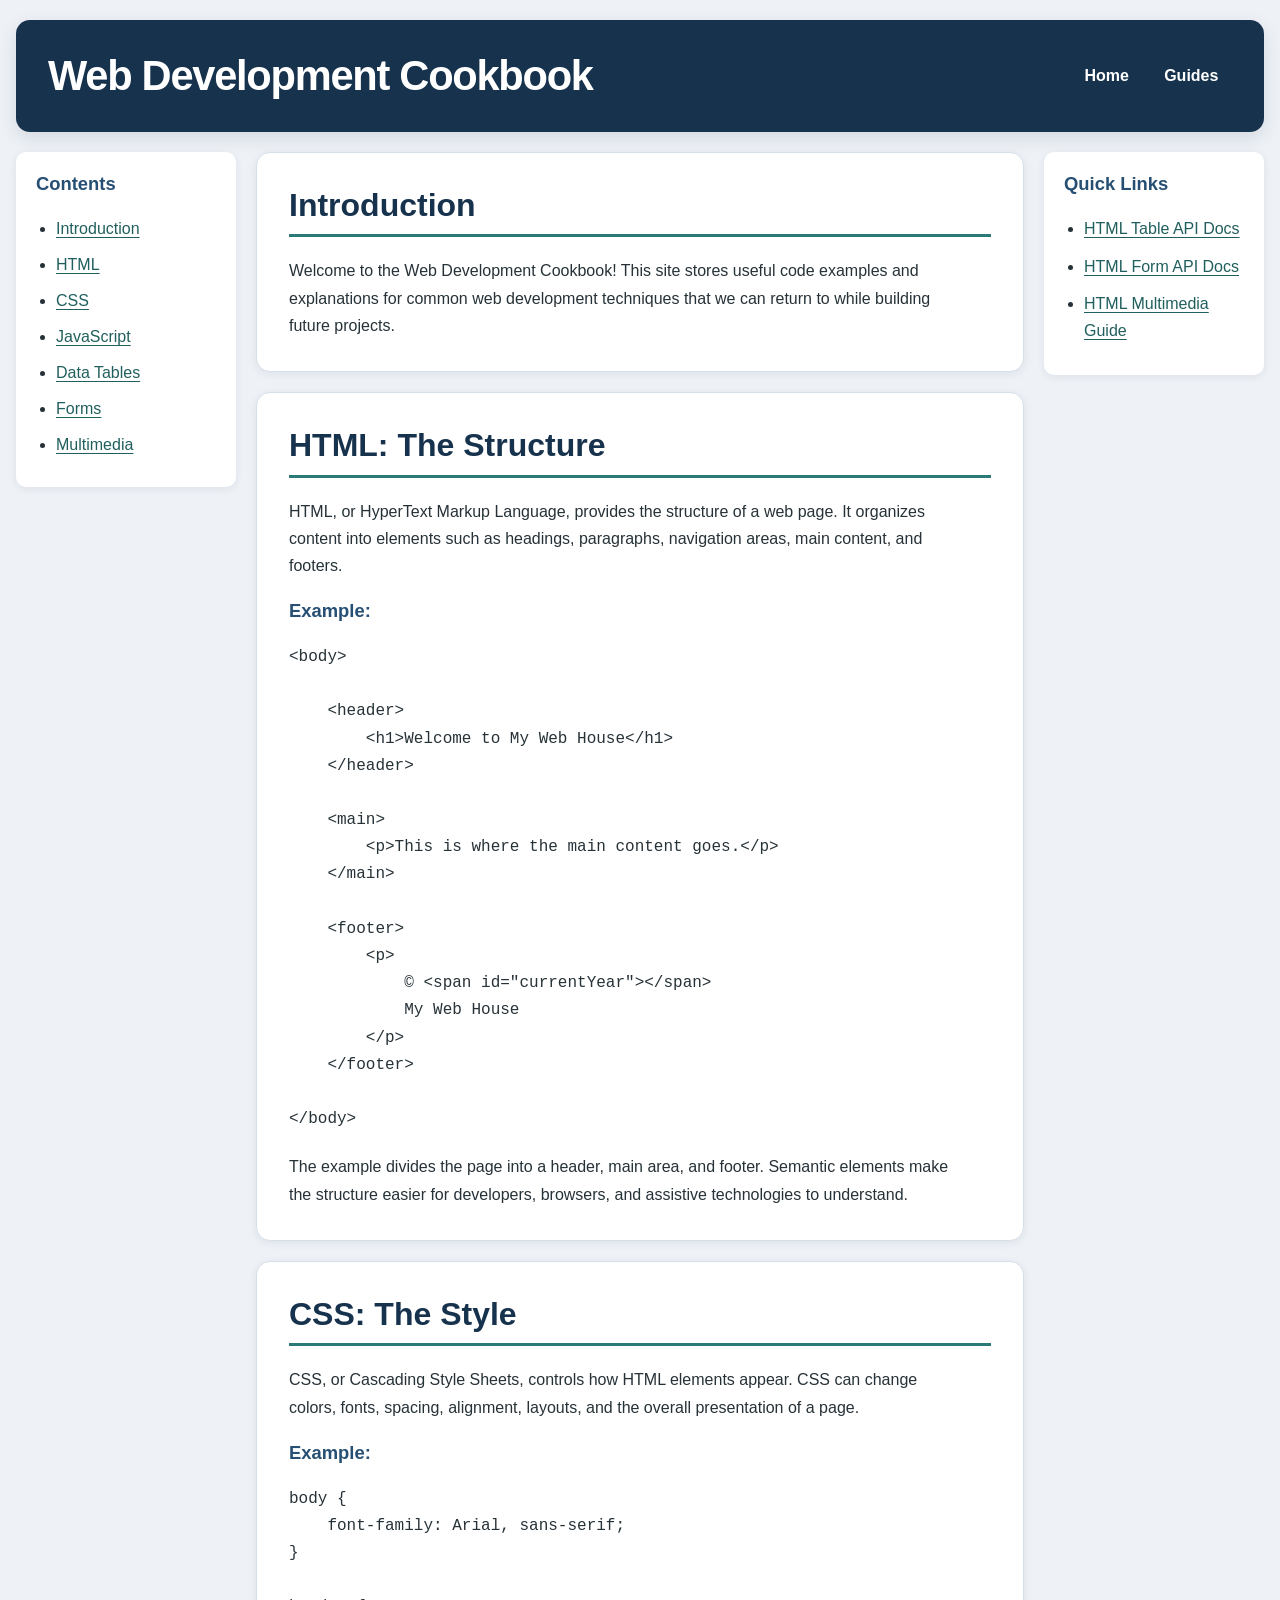
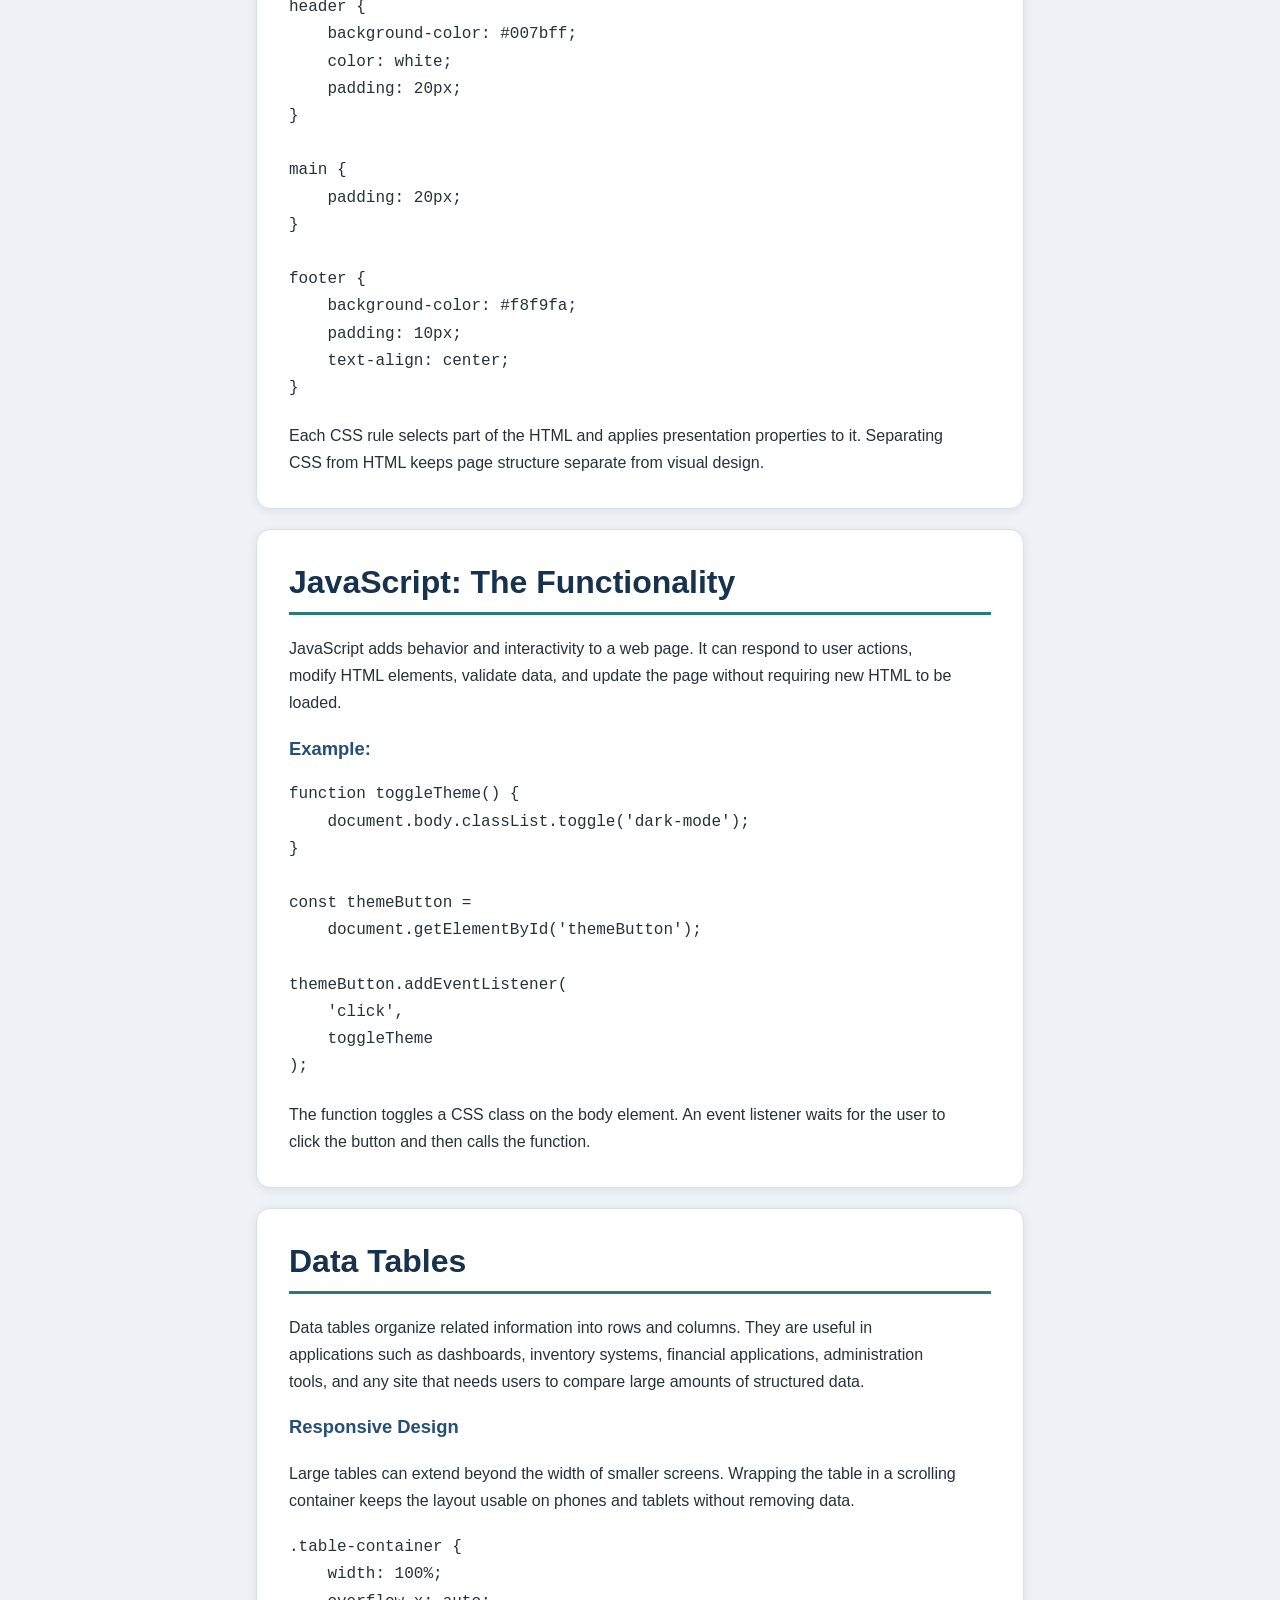
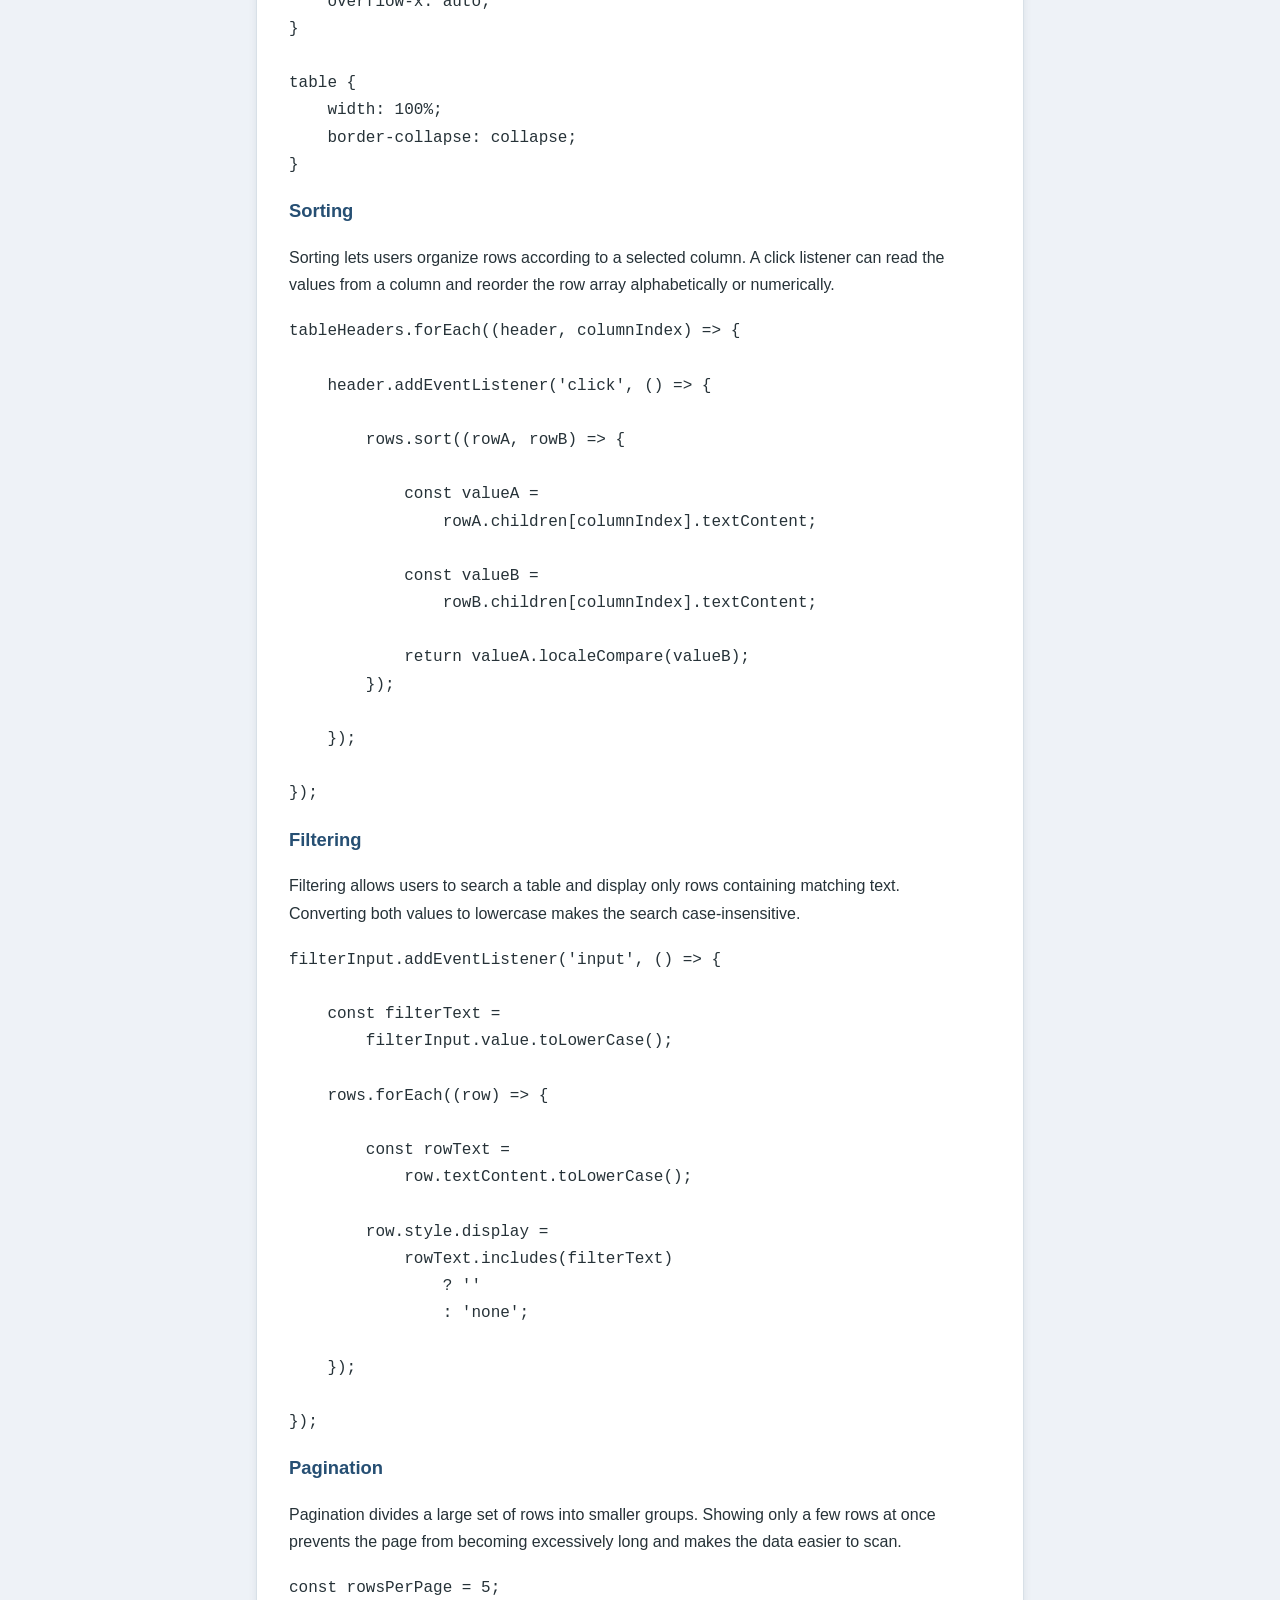
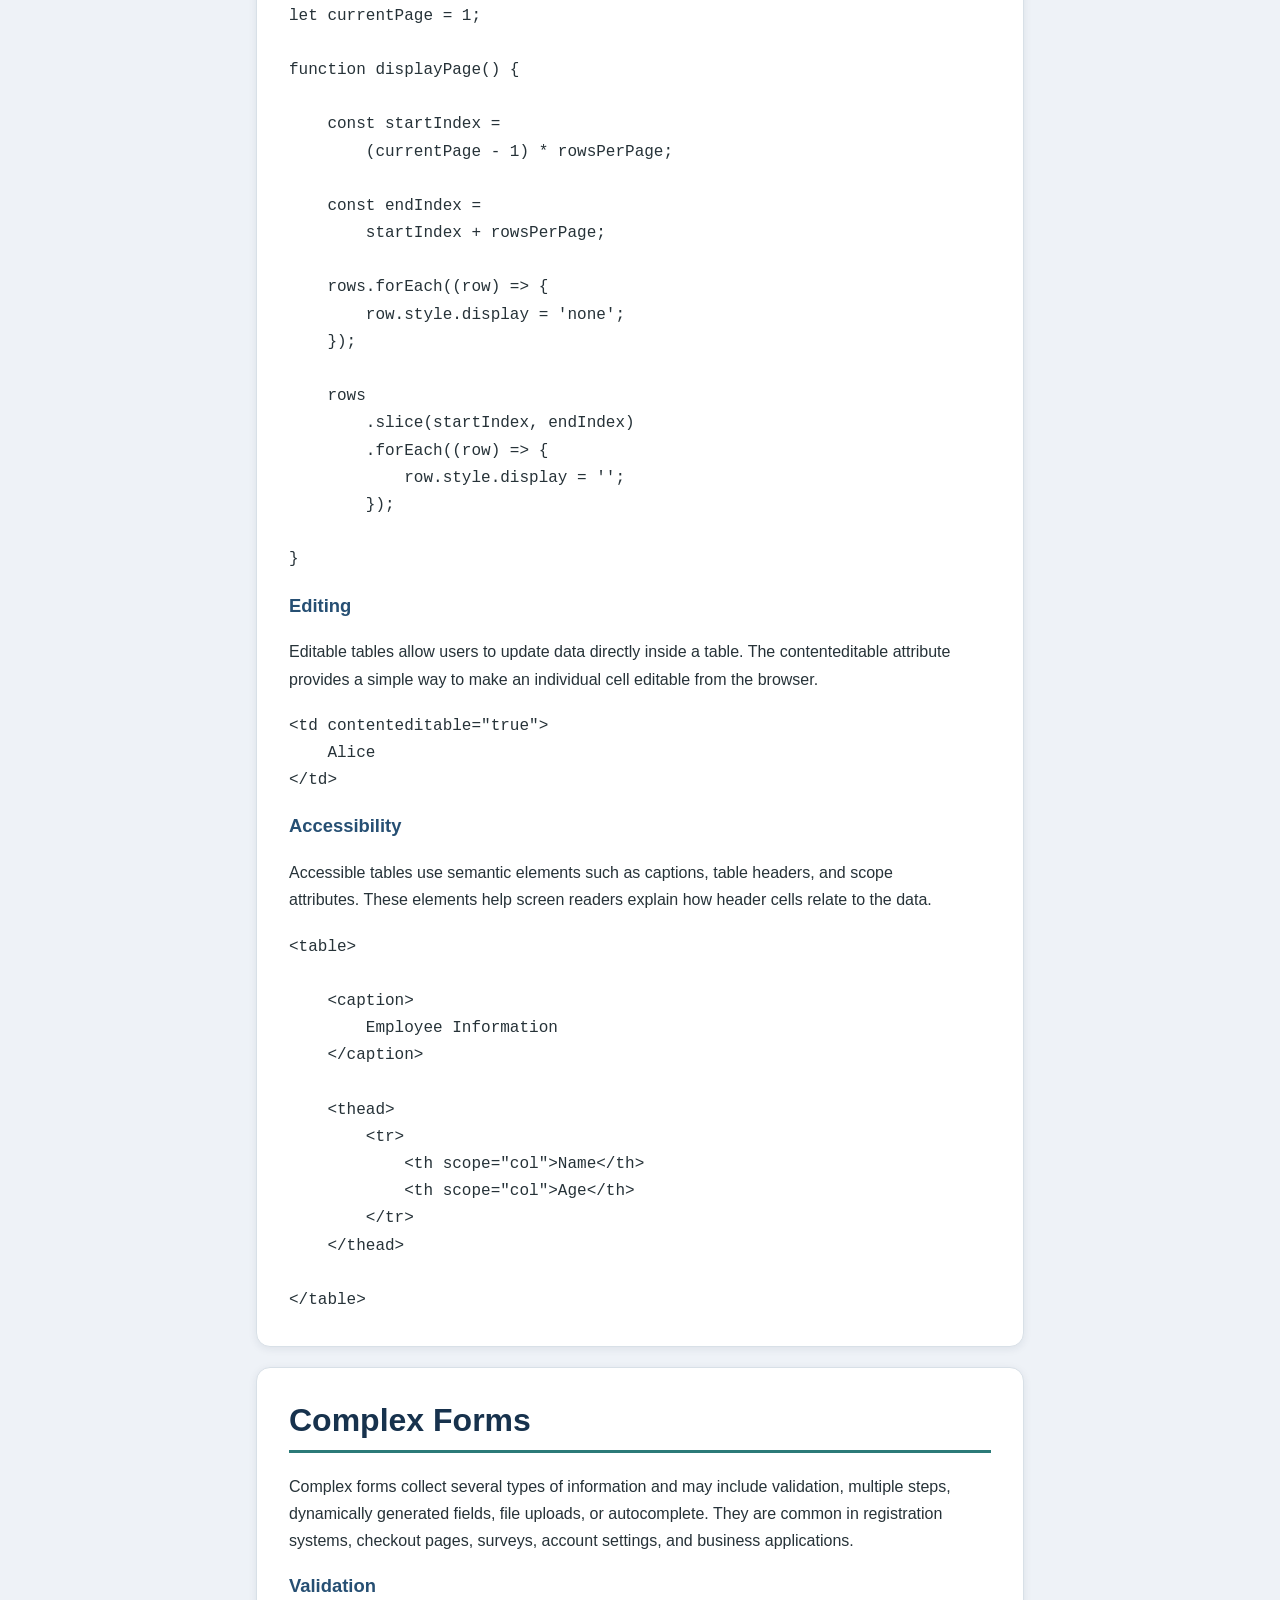
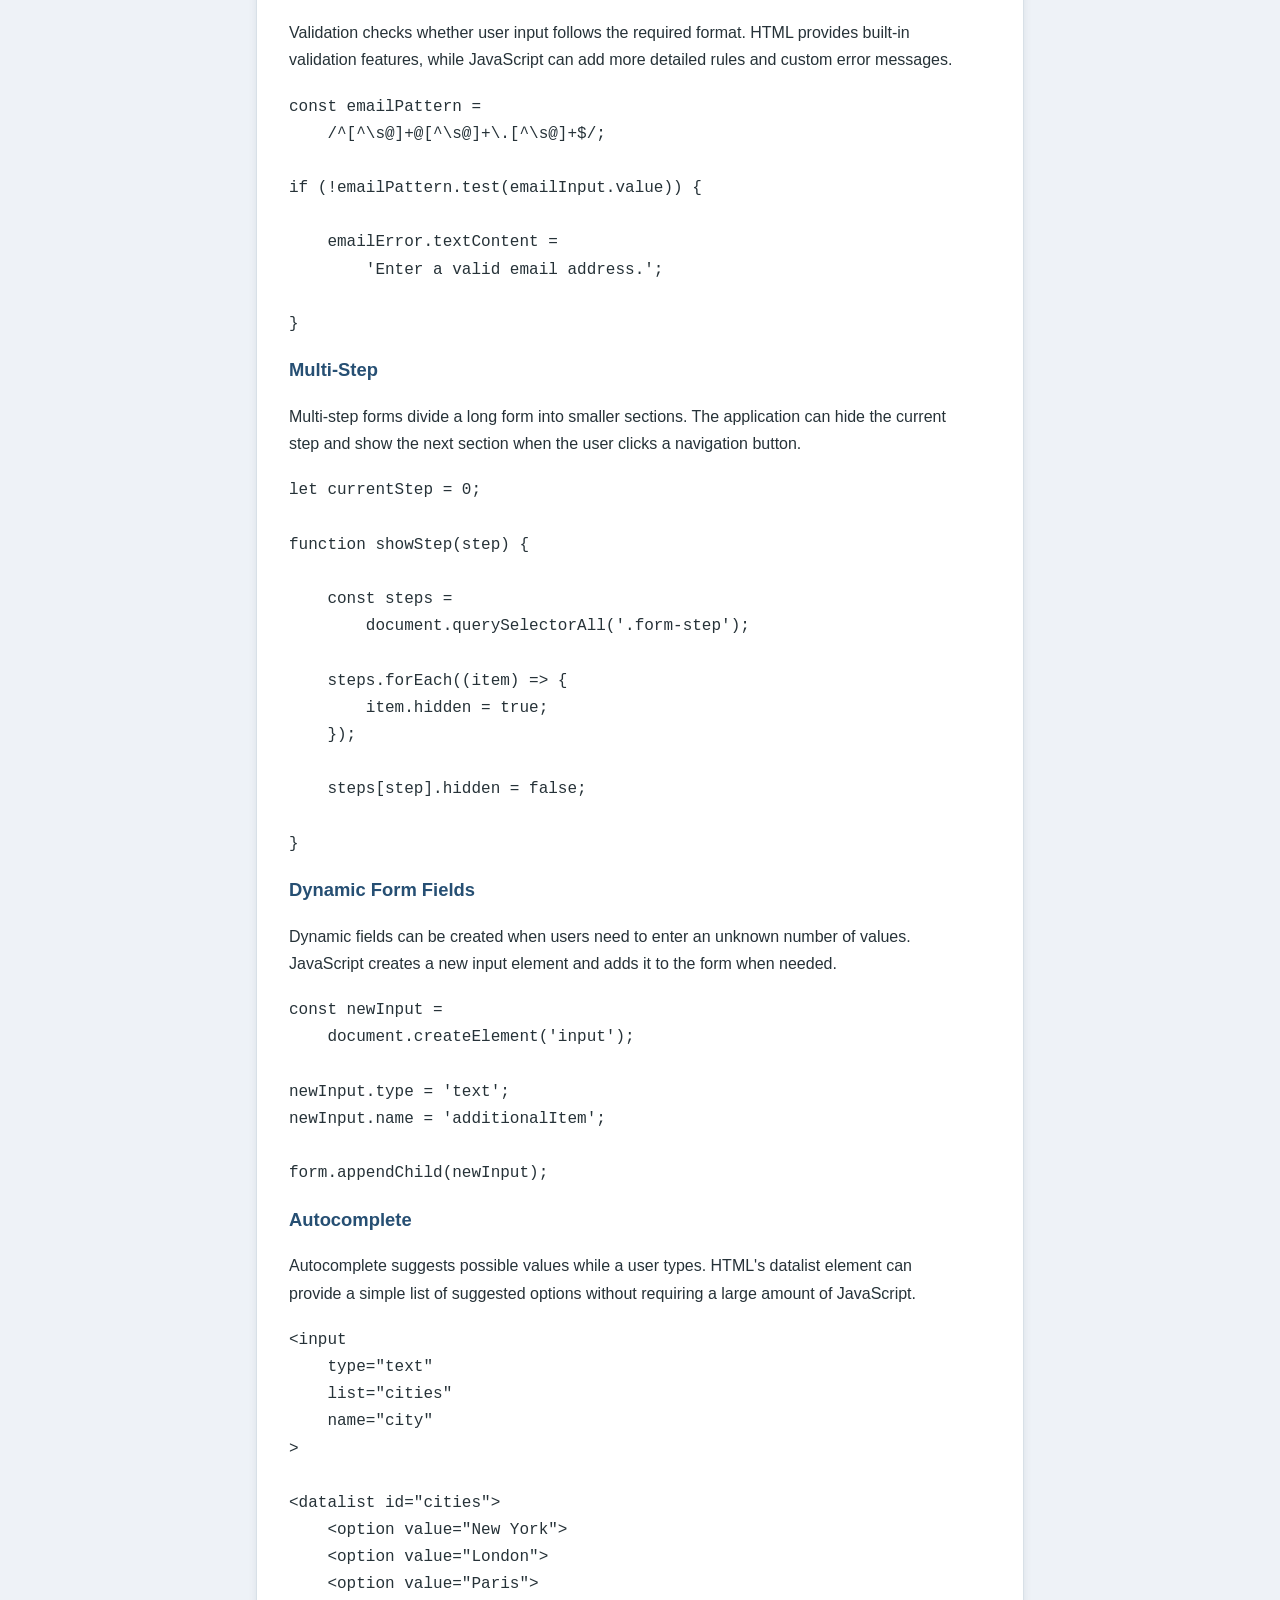
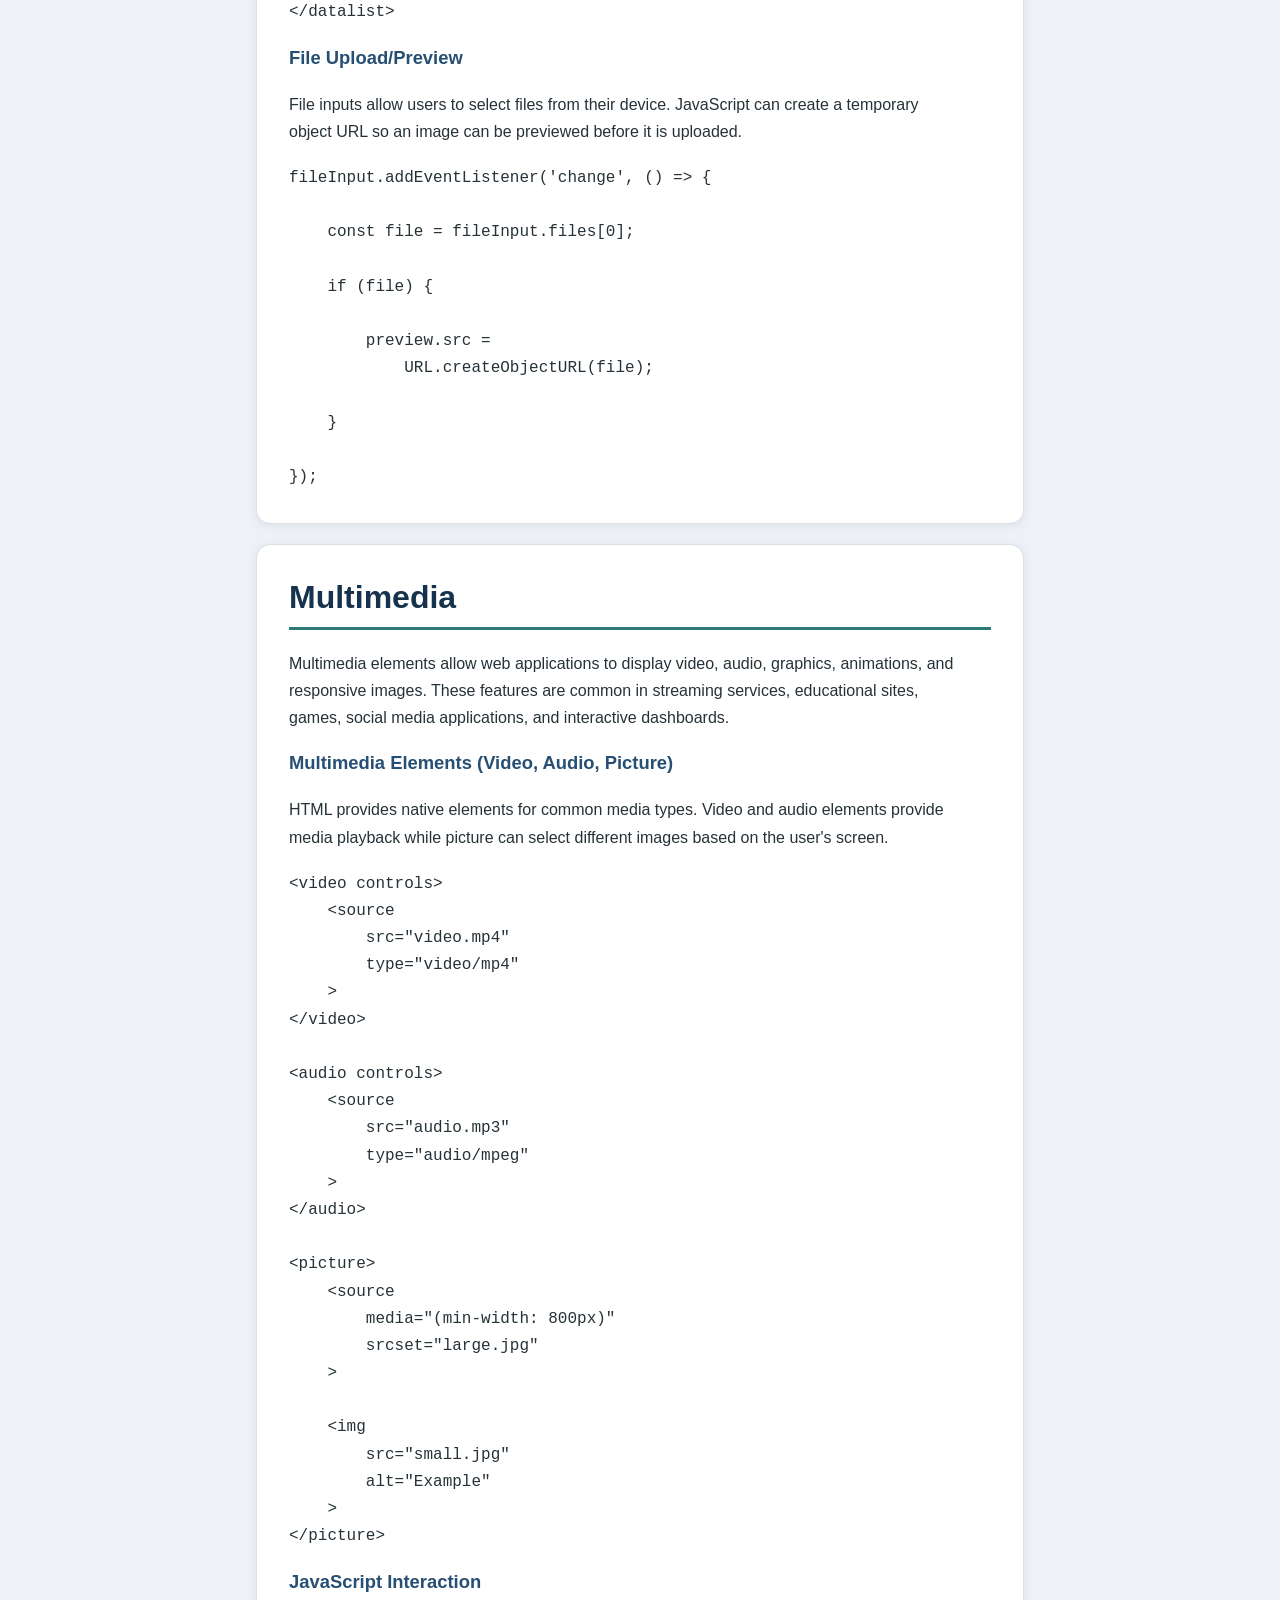
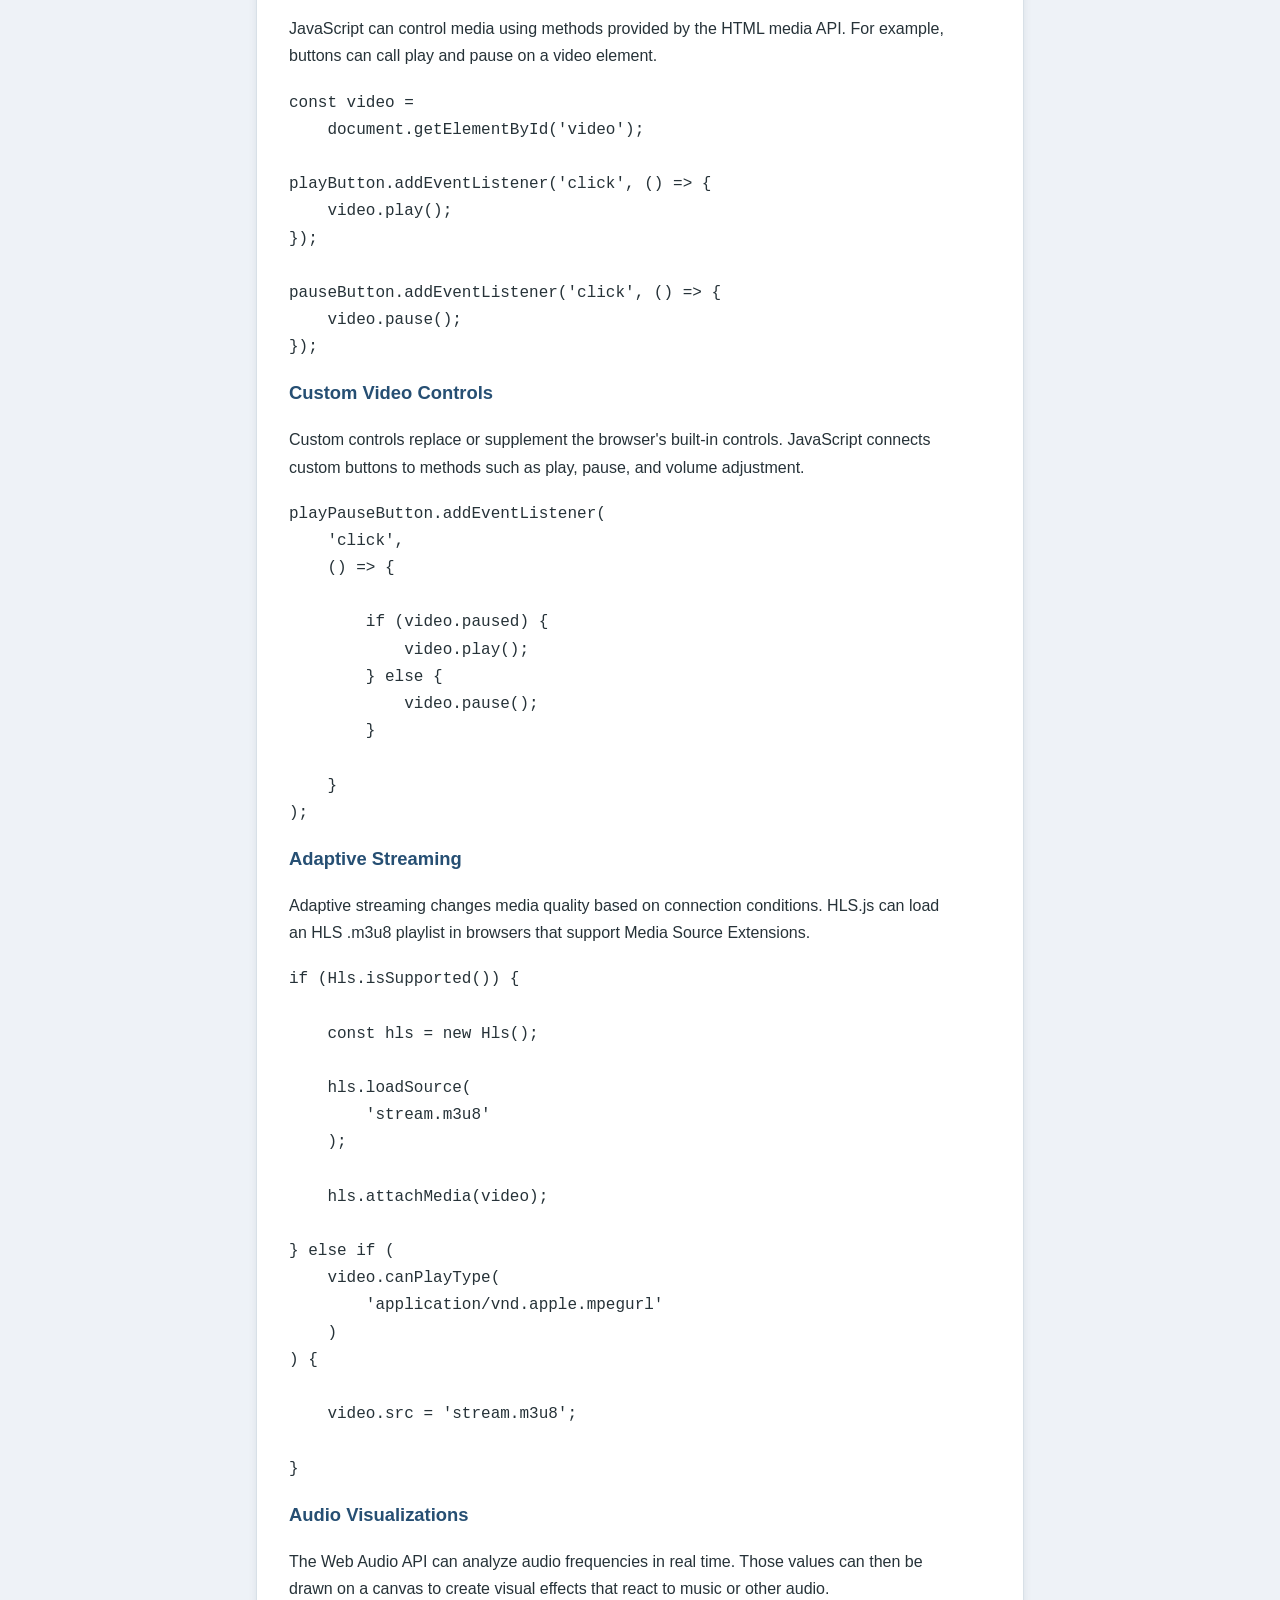
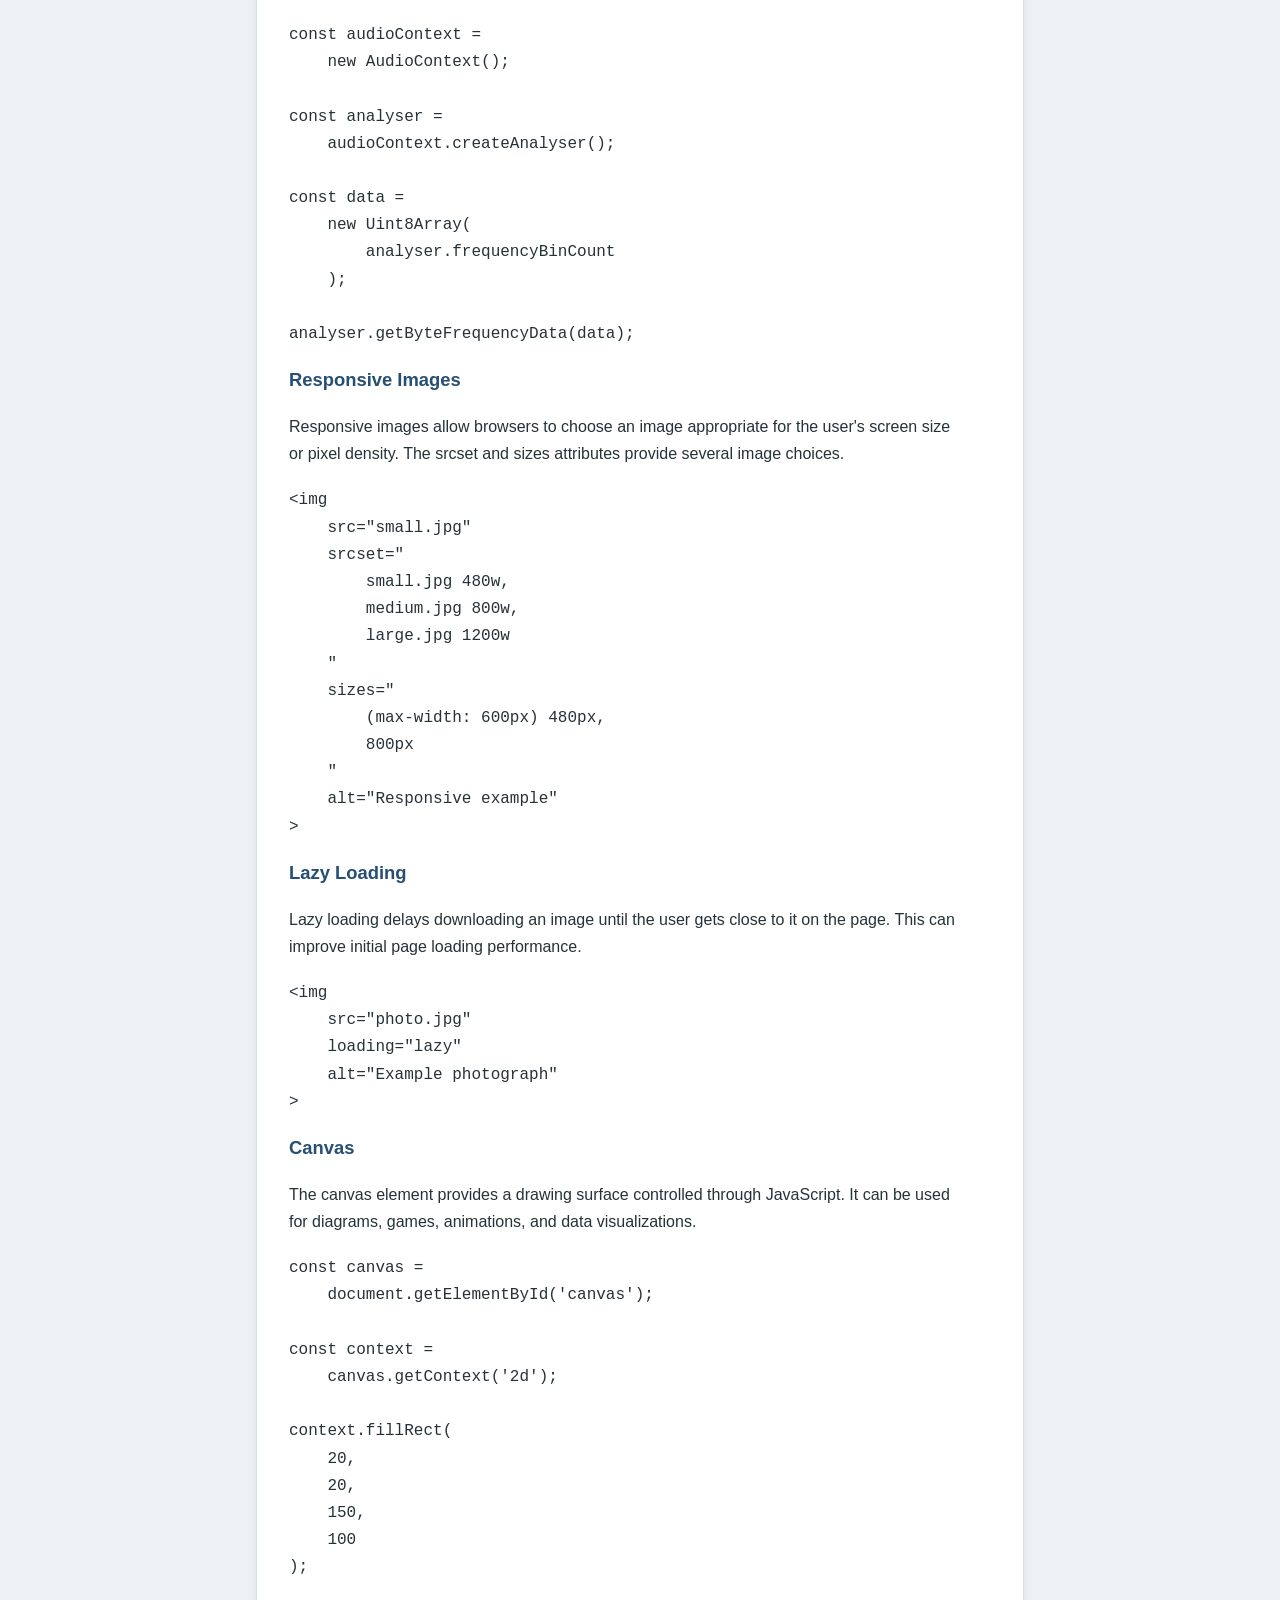
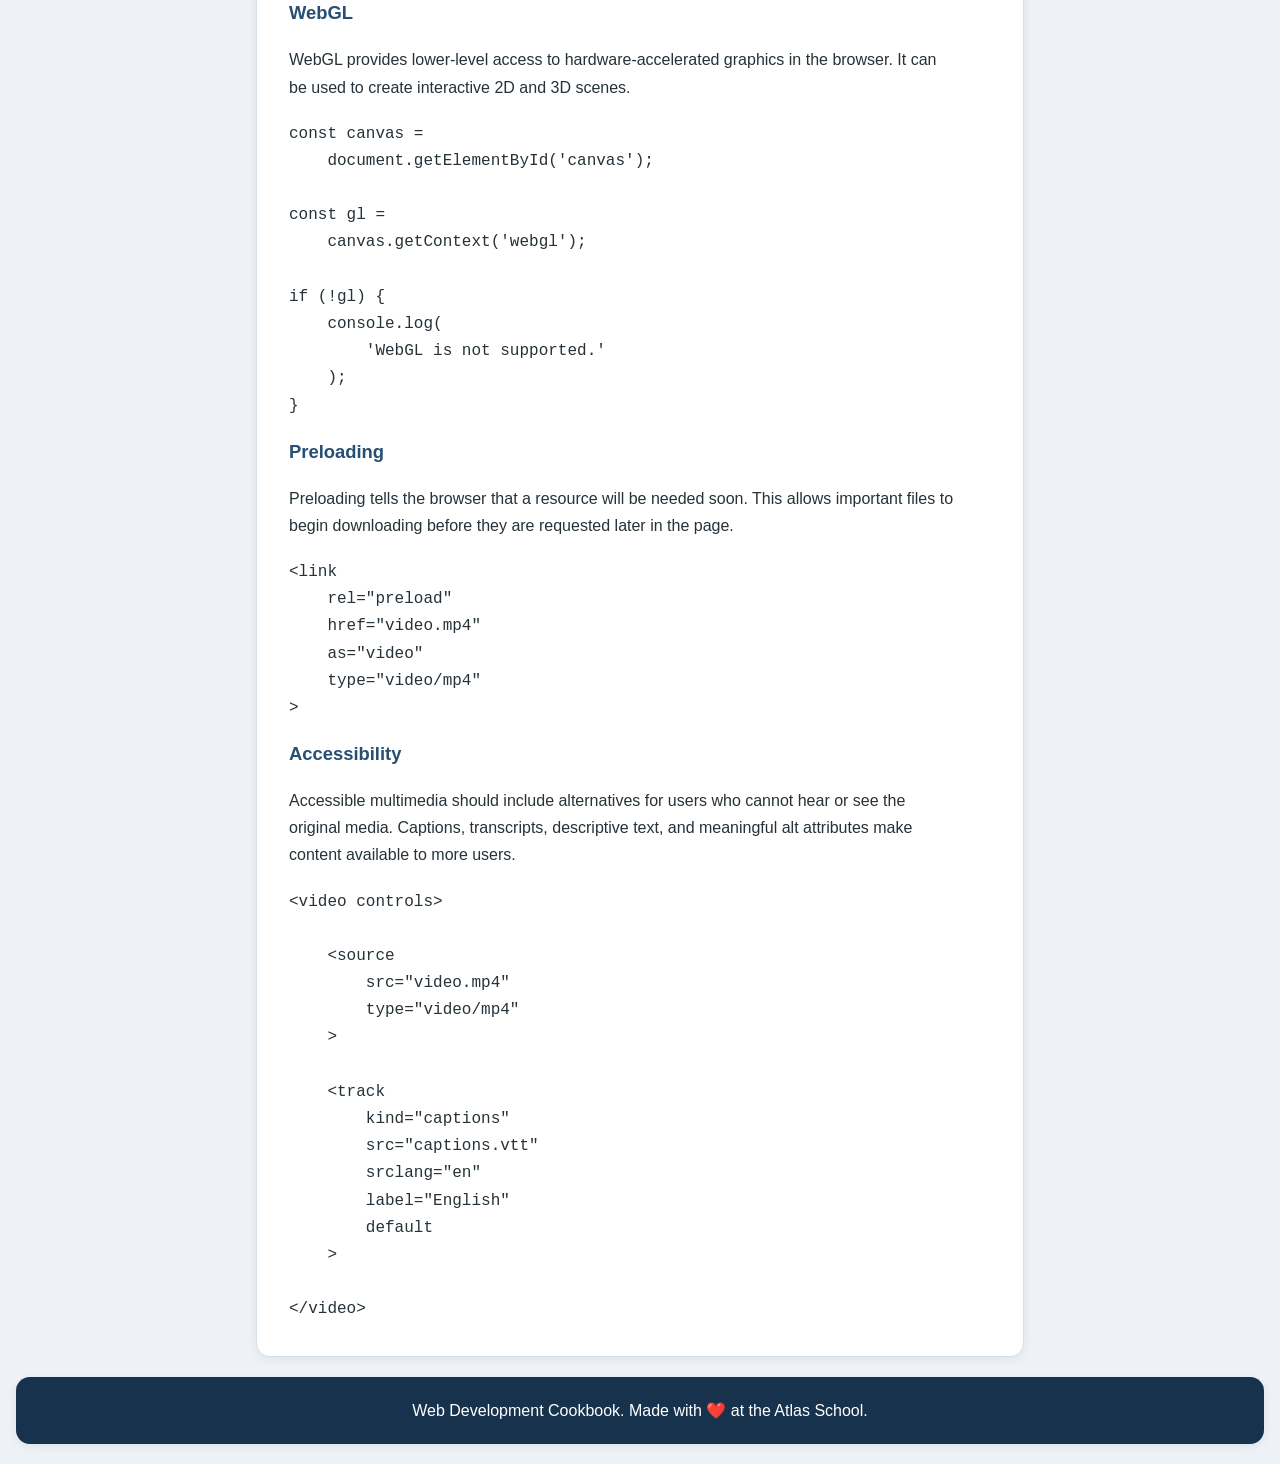
==== index.html @ 145c7320 "Complete Upgrade Cookbook Part 2" ====
<!DOCTYPE html>
<html lang="en">

<head>
    <meta charset="UTF-8">
    <meta name="viewport" content="width=device-width, initial-scale=1.0">
    <title>Web Development Cookbook</title>
    <link rel="stylesheet" href="styles.css">
</head>

<body>

    <div class="container">

        <header>
            <h1>Web Development Cookbook</h1>

            <div class="header-nav">
                <a href="index.html">Home</a>
                <a href="guides.html">Guides</a>
            </div>
        </header>

        <nav class="contents-nav">
            <h3>Contents</h3>

            <ul>
                <li><a href="#introduction">Introduction</a></li>
                <li><a href="#html">HTML</a></li>
                <li><a href="#css">CSS</a></li>
                <li><a href="#javascript">JavaScript</a></li>
                <li><a href="#dataTables">Data Tables</a></li>
                <li><a href="#forms">Forms</a></li>
                <li><a href="#multimedia">Multimedia</a></li>
            </ul>
        </nav>

        <main>

            <section id="introduction">
                <div class="section-content">

                    <h2>Introduction</h2>

                    <p>
                        Welcome to the Web Development Cookbook! This site stores useful
                        code examples and explanations for common web development
                        techniques that we can return to while building future projects.
                    </p>

                </div>
            </section>

            <section id="html">
                <div class="section-content">

                    <h2>HTML: The Structure</h2>

                    <p>
                        HTML, or HyperText Markup Language, provides the structure of a
                        web page. It organizes content into elements such as headings,
                        paragraphs, navigation areas, main content, and footers.
                    </p>

                    <h3>Example:</h3>

                    <pre><code>&lt;body&gt;

    &lt;header&gt;
        &lt;h1&gt;Welcome to My Web House&lt;/h1&gt;
    &lt;/header&gt;

    &lt;main&gt;
        &lt;p&gt;This is where the main content goes.&lt;/p&gt;
    &lt;/main&gt;

    &lt;footer&gt;
        &lt;p&gt;
            © &lt;span id="currentYear"&gt;&lt;/span&gt;
            My Web House
        &lt;/p&gt;
    &lt;/footer&gt;

&lt;/body&gt;</code></pre>

                    <p>
                        The example divides the page into a header, main area, and footer.
                        Semantic elements make the structure easier for developers,
                        browsers, and assistive technologies to understand.
                    </p>

                </div>
            </section>

            <section id="css">
                <div class="section-content">

                    <h2>CSS: The Style</h2>

                    <p>
                        CSS, or Cascading Style Sheets, controls how HTML elements appear.
                        CSS can change colors, fonts, spacing, alignment, layouts, and the
                        overall presentation of a page.
                    </p>

                    <h3>Example:</h3>

                    <pre><code>body {
    font-family: Arial, sans-serif;
}

header {
    background-color: #007bff;
    color: white;
    padding: 20px;
}

main {
    padding: 20px;
}

footer {
    background-color: #f8f9fa;
    padding: 10px;
    text-align: center;
}</code></pre>

                    <p>
                        Each CSS rule selects part of the HTML and applies presentation
                        properties to it. Separating CSS from HTML keeps page structure
                        separate from visual design.
                    </p>

                </div>
            </section>

            <section id="javascript">
                <div class="section-content">

                    <h2>JavaScript: The Functionality</h2>

                    <p>
                        JavaScript adds behavior and interactivity to a web page. It can
                        respond to user actions, modify HTML elements, validate data, and
                        update the page without requiring new HTML to be loaded.
                    </p>

                    <h3>Example:</h3>

                    <pre><code>function toggleTheme() {
    document.body.classList.toggle('dark-mode');
}

const themeButton =
    document.getElementById('themeButton');

themeButton.addEventListener(
    'click',
    toggleTheme
);</code></pre>

                    <p>
                        The function toggles a CSS class on the body element. An event
                        listener waits for the user to click the button and then calls
                        the function.
                    </p>

                </div>
            </section>

            <!-- DATA TABLES -->
            <section id="dataTables">
                <div class="section-content">

                    <h2>Data Tables</h2>

                    <p>
                        Data tables organize related information into rows and columns.
                        They are useful in applications such as dashboards, inventory
                        systems, financial applications, administration tools, and any
                        site that needs users to compare large amounts of structured data.
                    </p>

                    <h3>Responsive Design</h3>

                    <p>
                        Large tables can extend beyond the width of smaller screens.
                        Wrapping the table in a scrolling container keeps the layout usable
                        on phones and tablets without removing data.
                    </p>

                    <pre><code>.table-container {
    width: 100%;
    overflow-x: auto;
}

table {
    width: 100%;
    border-collapse: collapse;
}</code></pre>

                    <h3>Sorting</h3>

                    <p>
                        Sorting lets users organize rows according to a selected column.
                        A click listener can read the values from a column and reorder
                        the row array alphabetically or numerically.
                    </p>

                    <pre><code>tableHeaders.forEach((header, columnIndex) =&gt; {

    header.addEventListener('click', () =&gt; {

        rows.sort((rowA, rowB) =&gt; {

            const valueA =
                rowA.children[columnIndex].textContent;

            const valueB =
                rowB.children[columnIndex].textContent;

            return valueA.localeCompare(valueB);
        });

    });

});</code></pre>

                    <h3>Filtering</h3>

                    <p>
                        Filtering allows users to search a table and display only rows
                        containing matching text. Converting both values to lowercase
                        makes the search case-insensitive.
                    </p>

                    <pre><code>filterInput.addEventListener('input', () =&gt; {

    const filterText =
        filterInput.value.toLowerCase();

    rows.forEach((row) =&gt; {

        const rowText =
            row.textContent.toLowerCase();

        row.style.display =
            rowText.includes(filterText)
                ? ''
                : 'none';

    });

});</code></pre>

                    <h3>Pagination</h3>

                    <p>
                        Pagination divides a large set of rows into smaller groups.
                        Showing only a few rows at once prevents the page from becoming
                        excessively long and makes the data easier to scan.
                    </p>

                    <pre><code>const rowsPerPage = 5;
let currentPage = 1;

function displayPage() {

    const startIndex =
        (currentPage - 1) * rowsPerPage;

    const endIndex =
        startIndex + rowsPerPage;

    rows.forEach((row) =&gt; {
        row.style.display = 'none';
    });

    rows
        .slice(startIndex, endIndex)
        .forEach((row) =&gt; {
            row.style.display = '';
        });

}</code></pre>

                    <h3>Editing</h3>

                    <p>
                        Editable tables allow users to update data directly inside a
                        table. The contenteditable attribute provides a simple way to
                        make an individual cell editable from the browser.
                    </p>

                    <pre><code>&lt;td contenteditable="true"&gt;
    Alice
&lt;/td&gt;</code></pre>

                    <h3>Accessibility</h3>

                    <p>
                        Accessible tables use semantic elements such as captions, table
                        headers, and scope attributes. These elements help screen readers
                        explain how header cells relate to the data.
                    </p>

                    <pre><code>&lt;table&gt;

    &lt;caption&gt;
        Employee Information
    &lt;/caption&gt;

    &lt;thead&gt;
        &lt;tr&gt;
            &lt;th scope="col"&gt;Name&lt;/th&gt;
            &lt;th scope="col"&gt;Age&lt;/th&gt;
        &lt;/tr&gt;
    &lt;/thead&gt;

&lt;/table&gt;</code></pre>

                </div>
            </section>

            <!-- COMPLEX FORMS -->
            <section id="forms">
                <div class="section-content">

                    <h2>Complex Forms</h2>

                    <p>
                        Complex forms collect several types of information and may include
                        validation, multiple steps, dynamically generated fields, file
                        uploads, or autocomplete. They are common in registration systems,
                        checkout pages, surveys, account settings, and business applications.
                    </p>

                    <h3>Validation</h3>

                    <p>
                        Validation checks whether user input follows the required format.
                        HTML provides built-in validation features, while JavaScript can
                        add more detailed rules and custom error messages.
                    </p>

                    <pre><code>const emailPattern =
    /^[^\s@]+@[^\s@]+\.[^\s@]+$/;

if (!emailPattern.test(emailInput.value)) {

    emailError.textContent =
        'Enter a valid email address.';

}</code></pre>

                    <h3>Multi-Step</h3>

                    <p>
                        Multi-step forms divide a long form into smaller sections. The
                        application can hide the current step and show the next section
                        when the user clicks a navigation button.
                    </p>

                    <pre><code>let currentStep = 0;

function showStep(step) {

    const steps =
        document.querySelectorAll('.form-step');

    steps.forEach((item) =&gt; {
        item.hidden = true;
    });

    steps[step].hidden = false;

}</code></pre>

                    <h3>Dynamic Form Fields</h3>

                    <p>
                        Dynamic fields can be created when users need to enter an unknown
                        number of values. JavaScript creates a new input element and adds
                        it to the form when needed.
                    </p>

                    <pre><code>const newInput =
    document.createElement('input');

newInput.type = 'text';
newInput.name = 'additionalItem';

form.appendChild(newInput);</code></pre>

                    <h3>Autocomplete</h3>

                    <p>
                        Autocomplete suggests possible values while a user types.
                        HTML's datalist element can provide a simple list of suggested
                        options without requiring a large amount of JavaScript.
                    </p>

                    <pre><code>&lt;input
    type="text"
    list="cities"
    name="city"
&gt;

&lt;datalist id="cities"&gt;
    &lt;option value="New York"&gt;
    &lt;option value="London"&gt;
    &lt;option value="Paris"&gt;
&lt;/datalist&gt;</code></pre>

                    <h3>File Upload/Preview</h3>

                    <p>
                        File inputs allow users to select files from their device.
                        JavaScript can create a temporary object URL so an image can be
                        previewed before it is uploaded.
                    </p>

                    <pre><code>fileInput.addEventListener('change', () =&gt; {

    const file = fileInput.files[0];

    if (file) {

        preview.src =
            URL.createObjectURL(file);

    }

});</code></pre>

                </div>
            </section>

            <!-- MULTIMEDIA -->
            <section id="multimedia">
                <div class="section-content">

                    <h2>Multimedia</h2>

                    <p>
                        Multimedia elements allow web applications to display video,
                        audio, graphics, animations, and responsive images. These
                        features are common in streaming services, educational sites,
                        games, social media applications, and interactive dashboards.
                    </p>

                    <h3>Multimedia Elements (Video, Audio, Picture)</h3>

                    <p>
                        HTML provides native elements for common media types. Video and
                        audio elements provide media playback while picture can select
                        different images based on the user's screen.
                    </p>

                    <pre><code>&lt;video controls&gt;
    &lt;source
        src="video.mp4"
        type="video/mp4"
    &gt;
&lt;/video&gt;

&lt;audio controls&gt;
    &lt;source
        src="audio.mp3"
        type="audio/mpeg"
    &gt;
&lt;/audio&gt;

&lt;picture&gt;
    &lt;source
        media="(min-width: 800px)"
        srcset="large.jpg"
    &gt;

    &lt;img
        src="small.jpg"
        alt="Example"
    &gt;
&lt;/picture&gt;</code></pre>

                    <h3>JavaScript Interaction</h3>

                    <p>
                        JavaScript can control media using methods provided by the HTML
                        media API. For example, buttons can call play and pause on a
                        video element.
                    </p>

                    <pre><code>const video =
    document.getElementById('video');

playButton.addEventListener('click', () =&gt; {
    video.play();
});

pauseButton.addEventListener('click', () =&gt; {
    video.pause();
});</code></pre>

                    <h3>Custom Video Controls</h3>

                    <p>
                        Custom controls replace or supplement the browser's built-in
                        controls. JavaScript connects custom buttons to methods such as
                        play, pause, and volume adjustment.
                    </p>

                    <pre><code>playPauseButton.addEventListener(
    'click',
    () =&gt; {

        if (video.paused) {
            video.play();
        } else {
            video.pause();
        }

    }
);</code></pre>

                    <h3>Adaptive Streaming</h3>

                    <p>
                        Adaptive streaming changes media quality based on connection
                        conditions. HLS.js can load an HLS .m3u8 playlist in browsers
                        that support Media Source Extensions.
                    </p>

                    <pre><code>if (Hls.isSupported()) {

    const hls = new Hls();

    hls.loadSource(
        'stream.m3u8'
    );

    hls.attachMedia(video);

} else if (
    video.canPlayType(
        'application/vnd.apple.mpegurl'
    )
) {

    video.src = 'stream.m3u8';

}</code></pre>

                    <h3>Audio Visualizations</h3>

                    <p>
                        The Web Audio API can analyze audio frequencies in real time.
                        Those values can then be drawn on a canvas to create visual
                        effects that react to music or other audio.
                    </p>

                    <pre><code>const audioContext =
    new AudioContext();

const analyser =
    audioContext.createAnalyser();

const data =
    new Uint8Array(
        analyser.frequencyBinCount
    );

analyser.getByteFrequencyData(data);</code></pre>

                    <h3>Responsive Images</h3>

                    <p>
                        Responsive images allow browsers to choose an image appropriate
                        for the user's screen size or pixel density. The srcset and sizes
                        attributes provide several image choices.
                    </p>

                    <pre><code>&lt;img
    src="small.jpg"
    srcset="
        small.jpg 480w,
        medium.jpg 800w,
        large.jpg 1200w
    "
    sizes="
        (max-width: 600px) 480px,
        800px
    "
    alt="Responsive example"
&gt;</code></pre>

                    <h3>Lazy Loading</h3>

                    <p>
                        Lazy loading delays downloading an image until the user gets
                        close to it on the page. This can improve initial page loading
                        performance.
                    </p>

                    <pre><code>&lt;img
    src="photo.jpg"
    loading="lazy"
    alt="Example photograph"
&gt;</code></pre>

                    <h3>Canvas</h3>

                    <p>
                        The canvas element provides a drawing surface controlled through
                        JavaScript. It can be used for diagrams, games, animations, and
                        data visualizations.
                    </p>

                    <pre><code>const canvas =
    document.getElementById('canvas');

const context =
    canvas.getContext('2d');

context.fillRect(
    20,
    20,
    150,
    100
);</code></pre>

                    <h3>WebGL</h3>

                    <p>
                        WebGL provides lower-level access to hardware-accelerated
                        graphics in the browser. It can be used to create interactive
                        2D and 3D scenes.
                    </p>

                    <pre><code>const canvas =
    document.getElementById('canvas');

const gl =
    canvas.getContext('webgl');

if (!gl) {
    console.log(
        'WebGL is not supported.'
    );
}</code></pre>

                    <h3>Preloading</h3>

                    <p>
                        Preloading tells the browser that a resource will be needed soon.
                        This allows important files to begin downloading before they are
                        requested later in the page.
                    </p>

                    <pre><code>&lt;link
    rel="preload"
    href="video.mp4"
    as="video"
    type="video/mp4"
&gt;</code></pre>

                    <h3>Accessibility</h3>

                    <p>
                        Accessible multimedia should include alternatives for users who
                        cannot hear or see the original media. Captions, transcripts,
                        descriptive text, and meaningful alt attributes make content
                        available to more users.
                    </p>

                    <pre><code>&lt;video controls&gt;

    &lt;source
        src="video.mp4"
        type="video/mp4"
    &gt;

    &lt;track
        kind="captions"
        src="captions.vtt"
        srclang="en"
        label="English"
        default
    &gt;

&lt;/video&gt;</code></pre>

                </div>
            </section>

        </main>

        <aside>

            <h3>Quick Links</h3>

            <ul>
                <li>
                    <a
                        href="https://developer.mozilla.org/en-US/docs/Web/HTML/Element/table"
                        target="_blank"
                    >
                        HTML Table API Docs
                    </a>
                </li>

                <li>
                    <a
                        href="https://developer.mozilla.org/en-US/docs/Web/HTML/Element/form"
                        target="_blank"
                    >
                        HTML Form API Docs
                    </a>
                </li>

                <li>
                    <a
                        href="https://developer.mozilla.org/en-US/docs/Learn/HTML/Multimedia_and_embedding"
                        target="_blank"
                    >
                        HTML Multimedia Guide
                    </a>
                </li>
            </ul>

        </aside>

        <footer>
            <p>
                Web Development Cookbook. Made with ❤️ at the Atlas School.
            </p>
        </footer>

    </div>

</body>

</html>
---- styles.css ----
/* ========================================
   COLOR VARIABLES / DESIGN SYSTEM
======================================== */

:root {
    --color-background: #eef2f7;
    --color-surface: #ffffff;
    --color-surface-alt: #f5f7fa;

    --color-primary: #17324d;
    --color-primary-light: #264f73;

    --color-accent: #2b7a78;
    --color-accent-dark: #205f5d;

    --color-text: #263238;
    --color-text-muted: #5f6b73;

    --color-border: #d8e0e7;

    --color-code: #18232d;
    --color-code-text: #eef5f7;

    --color-focus: #8a4f00;
    --color-error: #b00020;
    --color-success: #287a4b;

    --radius-small: 6px;
    --radius-medium: 10px;
    --radius-large: 14px;

    --shadow-small:
        0 2px 8px rgba(20, 40, 60, 0.08);

    --shadow-medium:
        0 6px 18px rgba(20, 40, 60, 0.12);

    --shadow-modal:
        0 20px 50px rgba(0, 0, 0, 0.3);

    --space-small: 0.75rem;
    --space-medium: 1.25rem;
    --space-large: 2rem;
    --space-xlarge: 3rem;
}


/* ========================================
   GENERAL PAGE STYLES
======================================== */

* {
    box-sizing: border-box;
}

html {
    scroll-behavior: smooth;
}

body {
    margin: 0;

    font-family:
        Inter,
        "Segoe UI",
        Roboto,
        Helvetica,
        Arial,
        sans-serif;

    font-size: 1rem;
    line-height: 1.7;

    color: var(--color-text);
    background-color: var(--color-background);
}

body.modal-open {
    overflow: hidden;
}


/* ========================================
   MAIN GRID LAYOUT
======================================== */

.container {
    width: min(1400px, calc(100% - 2rem));

    margin: 0 auto;
    padding: var(--space-medium) 0;

    display: grid;

    grid-template-columns:
        minmax(180px, 220px)
        minmax(0, 1fr)
        minmax(180px, 220px);

    grid-template-areas:
        "header header header"
        "contents main sidebar"
        "footer footer footer";

    gap: var(--space-medium);
}

header {
    grid-area: header;
}

.contents-nav {
    grid-area: contents;
}

main {
    grid-area: main;
}

aside {
    grid-area: sidebar;
}

footer {
    grid-area: footer;
}


/* ========================================
   HEADER
======================================== */

header {
    background-color: var(--color-primary);
    color: #ffffff;

    padding: var(--space-large);

    display: flex;
    justify-content: space-between;
    align-items: center;

    gap: var(--space-medium);

    border-radius: var(--radius-large);
    box-shadow: var(--shadow-medium);
}

header h1 {
    margin: 0;

    color: #ffffff;

    font-size: clamp(1.8rem, 4vw, 2.6rem);
    line-height: 1.15;

    letter-spacing: -0.03em;
}

.header-nav {
    display: flex;
    flex-wrap: wrap;

    gap: 0.5rem;
}

.header-nav a {
    color: #ffffff;

    text-decoration: none;
    font-weight: 700;

    padding: 0.55rem 0.85rem;

    border-radius: var(--radius-small);

    transition:
        background-color 0.2s ease,
        transform 0.2s ease;
}

.header-nav a:hover,
.header-nav a:focus-visible {
    background-color: var(--color-primary-light);

    transform: translateY(-2px);
}


/* ========================================
   LEFT NAVIGATION
======================================== */

.contents-nav {
    background-color: var(--color-surface);

    padding: var(--space-medium);

    align-self: start;

    border-radius: var(--radius-medium);

    box-shadow: var(--shadow-small);
}

.contents-nav h3 {
    margin-top: 0;
}

.contents-nav ul,
aside ul {
    margin: 0;

    padding-left: 1.25rem;
}

.contents-nav li {
    margin-bottom: 0.55rem;
}


/* ========================================
   MAIN CONTENT
======================================== */

main {
    min-width: 0;
}

section {
    background-color: var(--color-surface);

    padding: var(--space-large);

    margin-bottom: var(--space-medium);

    border: 1px solid var(--color-border);
    border-radius: var(--radius-large);

    box-shadow: var(--shadow-small);
}

section:last-child {
    margin-bottom: 0;
}


/* ========================================
   FLEXBOX SECTION CONTENT
======================================== */

.section-content {
    display: flex;
    flex-direction: column;

    align-items: flex-start;

    gap: var(--space-medium);
}

.section-content > * {
    margin-top: 0;
    margin-bottom: 0;
}


/* ========================================
   TYPOGRAPHY
======================================== */

h1,
h2,
h3 {
    font-weight: 700;
}

h2 {
    width: 100%;

    color: var(--color-primary);

    font-size: clamp(1.5rem, 3vw, 2rem);
    line-height: 1.25;

    padding-bottom: 0.6rem;

    border-bottom:
        3px solid var(--color-accent);
}

h3 {
    color: var(--color-primary-light);

    font-size: 1.15rem;
    line-height: 1.35;
}

p {
    max-width: 75ch;
}


/* ========================================
   RIGHT SIDEBAR
======================================== */

aside {
    background-color: var(--color-surface);

    padding: var(--space-medium);

    align-self: start;

    border-radius: var(--radius-medium);

    box-shadow: var(--shadow-small);
}

aside h3 {
    margin-top: 0;
}

aside li {
    margin-bottom: 0.65rem;
}


/* ========================================
   FOOTER
======================================== */

footer {
    background-color: var(--color-primary);
    color: #ffffff;

    text-align: center;

    padding: var(--space-medium);

    border-radius: var(--radius-large);

    box-shadow: var(--shadow-small);
}

footer p {
    margin: 0 auto;
}


/* ========================================
   BUTTONS
======================================== */

button {
    font: inherit;
}

.show-code-button,
.copy-code-button {
    padding: 0.65rem 1rem;

    border: 1px solid var(--color-accent-dark);
    border-radius: var(--radius-small);

    background-color: var(--color-accent);
    color: #ffffff;

    font-weight: 700;

    cursor: pointer;

    transition:
        background-color 0.2s ease,
        transform 0.2s ease,
        box-shadow 0.2s ease;
}

.show-code-button:hover,
.copy-code-button:hover {
    background-color: var(--color-accent-dark);

    transform: translateY(-2px);

    box-shadow: var(--shadow-small);
}

.show-code-button:active,
.copy-code-button:active {
    transform: translateY(0);
}


/* ========================================
   LINKS
======================================== */

a {
    color: var(--color-accent-dark);

    text-decoration-thickness: 1px;
    text-underline-offset: 0.18em;

    transition:
        color 0.2s ease,
        text-decoration-thickness 0.2s ease;
}

a:hover {
    color: var(--color-primary);

    text-decoration-thickness: 2px;
}

a:focus-visible,
button:focus-visible {
    outline: 3px solid var(--color-focus);
    outline-offset: 3px;
}


/* ========================================
   MODAL
======================================== */

.modal {
    position: fixed;

    inset: 0;

    z-index: 1000;

    display: flex;

    justify-content: center;
    align-items: center;

    padding: var(--space-medium);

    background-color:
        rgba(12, 22, 32, 0.75);

    opacity: 0;
    visibility: hidden;

    transition:
        opacity 0.25s ease,
        visibility 0.25s ease;
}

.modal.open {
    opacity: 1;
    visibility: visible;
}

.modal-content {
    width: min(900px, 100%);

    max-height: 85vh;

    display: flex;
    flex-direction: column;

    background-color: var(--color-surface);

    border-radius: var(--radius-large);

    box-shadow: var(--shadow-modal);

    overflow: hidden;

    transform:
        translateY(20px) scale(0.98);

    transition:
        transform 0.25s ease;
}

.modal.open .modal-content {
    transform:
        translateY(0) scale(1);
}


/* ========================================
   MODAL HEADER
======================================== */

.modal-header {
    display: flex;

    justify-content: space-between;
    align-items: center;

    gap: var(--space-medium);

    padding:
        var(--space-medium)
        var(--space-large);

    background-color: var(--color-primary);
}

.modal-header h2 {
    margin: 0;
    padding: 0;

    border: 0;

    color: #ffffff;

    font-size: 1.35rem;
}

.close-modal-button {
    display: flex;

    justify-content: center;
    align-items: center;

    width: 42px;
    height: 42px;

    padding: 0;

    border: 0;
    border-radius: 50%;

    background-color: transparent;
    color: #ffffff;

    font-size: 2rem;
    line-height: 1;

    cursor: pointer;

    transition:
        background-color 0.2s ease,
        transform 0.2s ease;
}

.close-modal-button:hover {
    background-color:
        rgba(255, 255, 255, 0.15);

    transform: rotate(90deg);
}


/* ========================================
   MODAL CODE
======================================== */

.modal-code-container {
    flex: 1;

    min-height: 0;

    padding: var(--space-medium);

    overflow: auto;

    background-color: var(--color-code);
}

.modal-code-container pre {
    margin: 0;

    min-width: max-content;
}

.modal-code-container code {
    display: block;

    font-family:
        Consolas,
        Monaco,
        "Courier New",
        monospace;

    color: var(--color-code-text);

    font-size: 0.95rem;
    line-height: 1.6;

    white-space: pre;
}


/* ========================================
   MODAL ACTIONS
======================================== */

.modal-actions {
    display: flex;

    justify-content: flex-end;
    align-items: center;

    gap: var(--space-medium);

    padding: var(--space-medium);

    border-top:
        1px solid var(--color-border);

    background-color: var(--color-surface);
}

.copy-feedback {
    min-height: 1.5rem;

    color: var(--color-success);

    font-weight: 700;
}


/* ========================================
   EXISTING TABLE STYLES
======================================== */

.table-container {
    width: 100%;

    overflow-x: auto;
}

#filterInput {
    width: 100%;
    max-width: 400px;

    padding: 0.7rem;

    margin-bottom: var(--space-medium);

    border:
        1px solid var(--color-border);

    border-radius: var(--radius-small);

    font: inherit;
}

table {
    width: 100%;

    border-collapse: collapse;

    margin-bottom: var(--space-medium);
}

th,
td {
    border:
        1px solid var(--color-border);

    padding: 0.75rem;

    text-align: left;
}

th {
    background-color: var(--color-primary);
    color: #ffffff;

    cursor: pointer;
}

th:hover {
    background-color:
        var(--color-primary-light);
}

tbody tr:nth-child(even) {
    background-color:
        var(--color-surface-alt);
}

.pagination-controls {
    display: flex;
    flex-wrap: wrap;

    gap: 0.65rem;

    margin-bottom: var(--space-large);
}

.pagination-controls button {
    padding: 0.65rem 1rem;

    border: 1px solid var(--color-accent-dark);
    border-radius: var(--radius-small);

    background-color: var(--color-accent);
    color: #ffffff;

    font-weight: 700;

    cursor: pointer;

    transition:
        background-color 0.2s ease,
        transform 0.2s ease,
        box-shadow 0.2s ease,
        opacity 0.2s ease;
}

.pagination-controls button:hover:not(:disabled) {
    background-color: var(--color-accent-dark);

    transform: translateY(-2px);

    box-shadow: var(--shadow-small);
}

.pagination-controls button:disabled {
    opacity: 0.45;
    cursor: not-allowed;
}

/* ========================================
   EXISTING FORM STYLES
======================================== */

#demoForm {
    max-width: 600px;

    padding: var(--space-medium);

    border:
        1px solid var(--color-border);

    border-radius: var(--radius-medium);

    margin-bottom: var(--space-large);

    background-color:
        var(--color-surface-alt);
}

.form-group {
    margin-bottom: var(--space-medium);
}

.form-group label {
    display: block;

    font-weight: 700;

    margin-bottom: 0.35rem;
}

.form-group input {
    width: 100%;

    padding: 0.7rem;

    border:
        1px solid var(--color-border);

    border-radius: var(--radius-small);

    font: inherit;
}

.error {
    display: block;

    color: var(--color-error);

    font-size: 0.9rem;

    margin-top: 0.3rem;
}


/* ========================================
   MEDIA
======================================== */

video,
picture,
img,
canvas {
    max-width: 100%;
}

video {
    display: block;

    width: 100%;
    max-width: 700px;

    background-color: #000000;

    border-radius: var(--radius-medium);
}


/* ========================================
   RESPONSIVE DESIGN - TABLET
======================================== */

@media (max-width: 900px) {

    .container {
        grid-template-columns:
            180px
            minmax(0, 1fr);

        grid-template-areas:
            "header header"
            "contents main"
            "sidebar sidebar"
            "footer footer";
    }

    aside {
        width: 100%;
    }

}


/* ========================================
   RESPONSIVE DESIGN - MOBILE
======================================== */

@media (max-width: 650px) {

    .container {
        width: min(100% - 1rem, 1400px);

        padding: 0.5rem 0;

        grid-template-columns:
            minmax(0, 1fr);

        grid-template-areas:
            "header"
            "contents"
            "main"
            "sidebar"
            "footer";

        gap: 0.75rem;
    }

    header {
        flex-direction: column;
        align-items: flex-start;

        padding: var(--space-medium);
    }

    .header-nav {
        width: 100%;
    }

    .header-nav a {
        flex: 1;

        text-align: center;
    }

    section {
        padding: var(--space-medium);
    }

    .contents-nav,
    aside {
        padding: var(--space-medium);
    }


    /* MODAL MOBILE */

    .modal {
        padding: 0.5rem;
    }

    .modal-content {
        max-height: 92vh;
    }

    .modal-header {
        padding: var(--space-medium);
    }

    .modal-code-container {
        padding: 1rem;
    }

    .modal-code-container code {
        font-size: 0.8rem;
    }

    .modal-actions {
        flex-direction: column;

        align-items: stretch;
    }

    .copy-feedback {
        text-align: center;
    }

    .copy-code-button {
        width: 100%;
    }

}


/* ========================================
   SMALL MOBILE SCREENS
======================================== */

@media (max-width: 420px) {

    body {
        font-size: 0.95rem;
    }

    .header-nav {
        flex-direction: column;
    }

    .header-nav a {
        width: 100%;
    }

    section {
        padding: 1rem;
    }

    .show-code-button {
        width: 100%;
    }

}
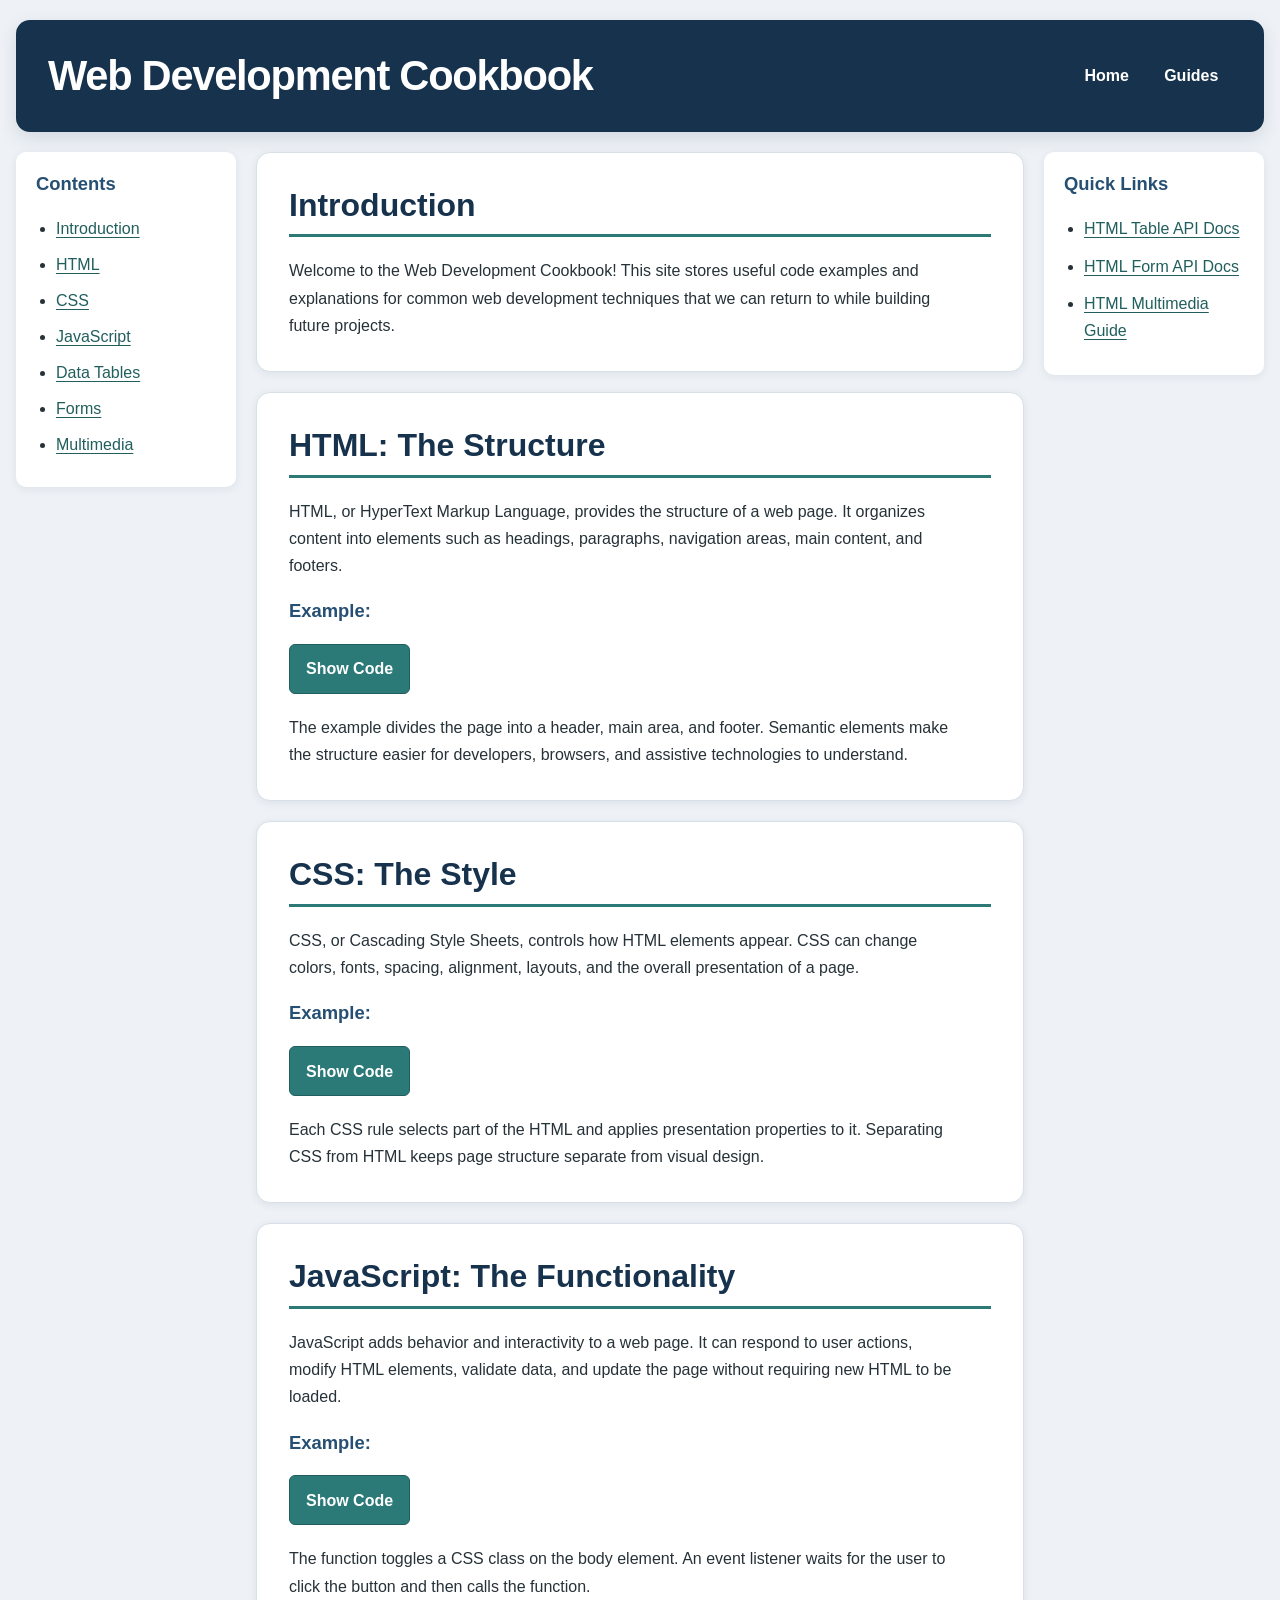
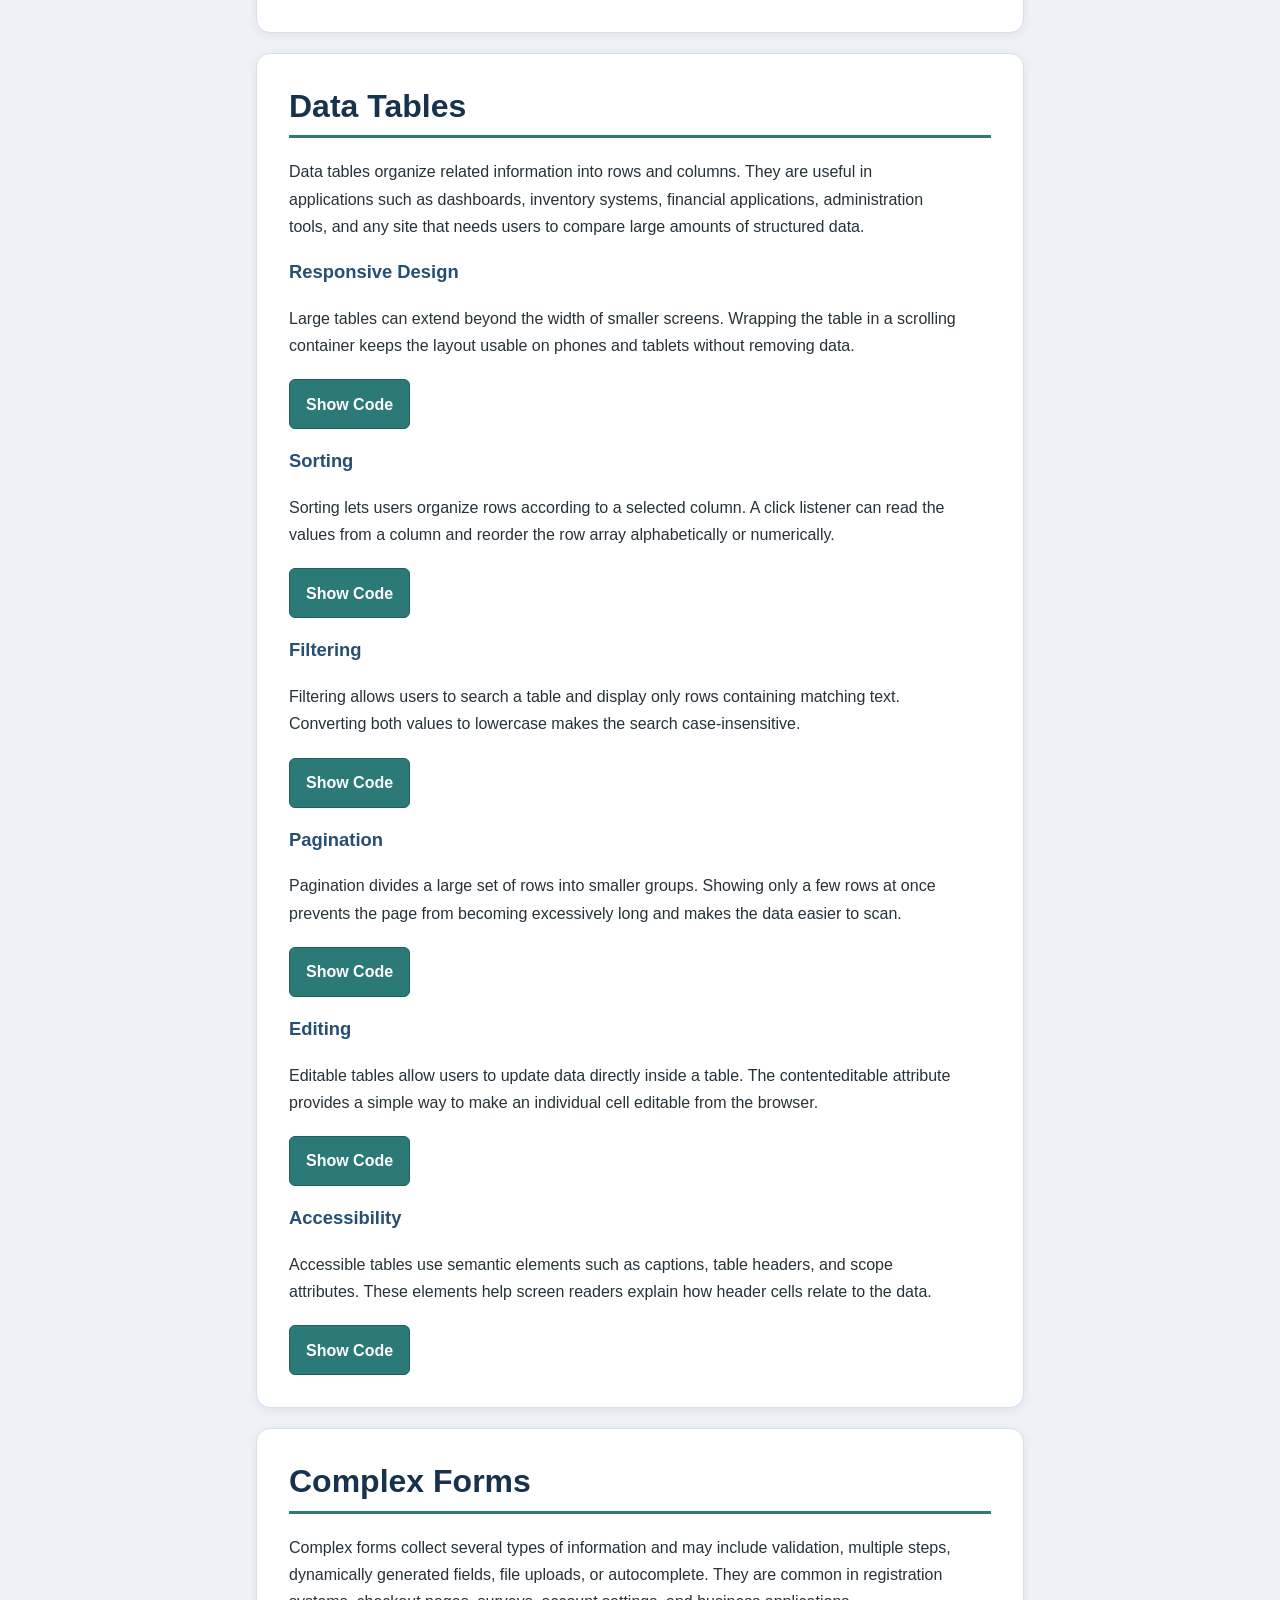
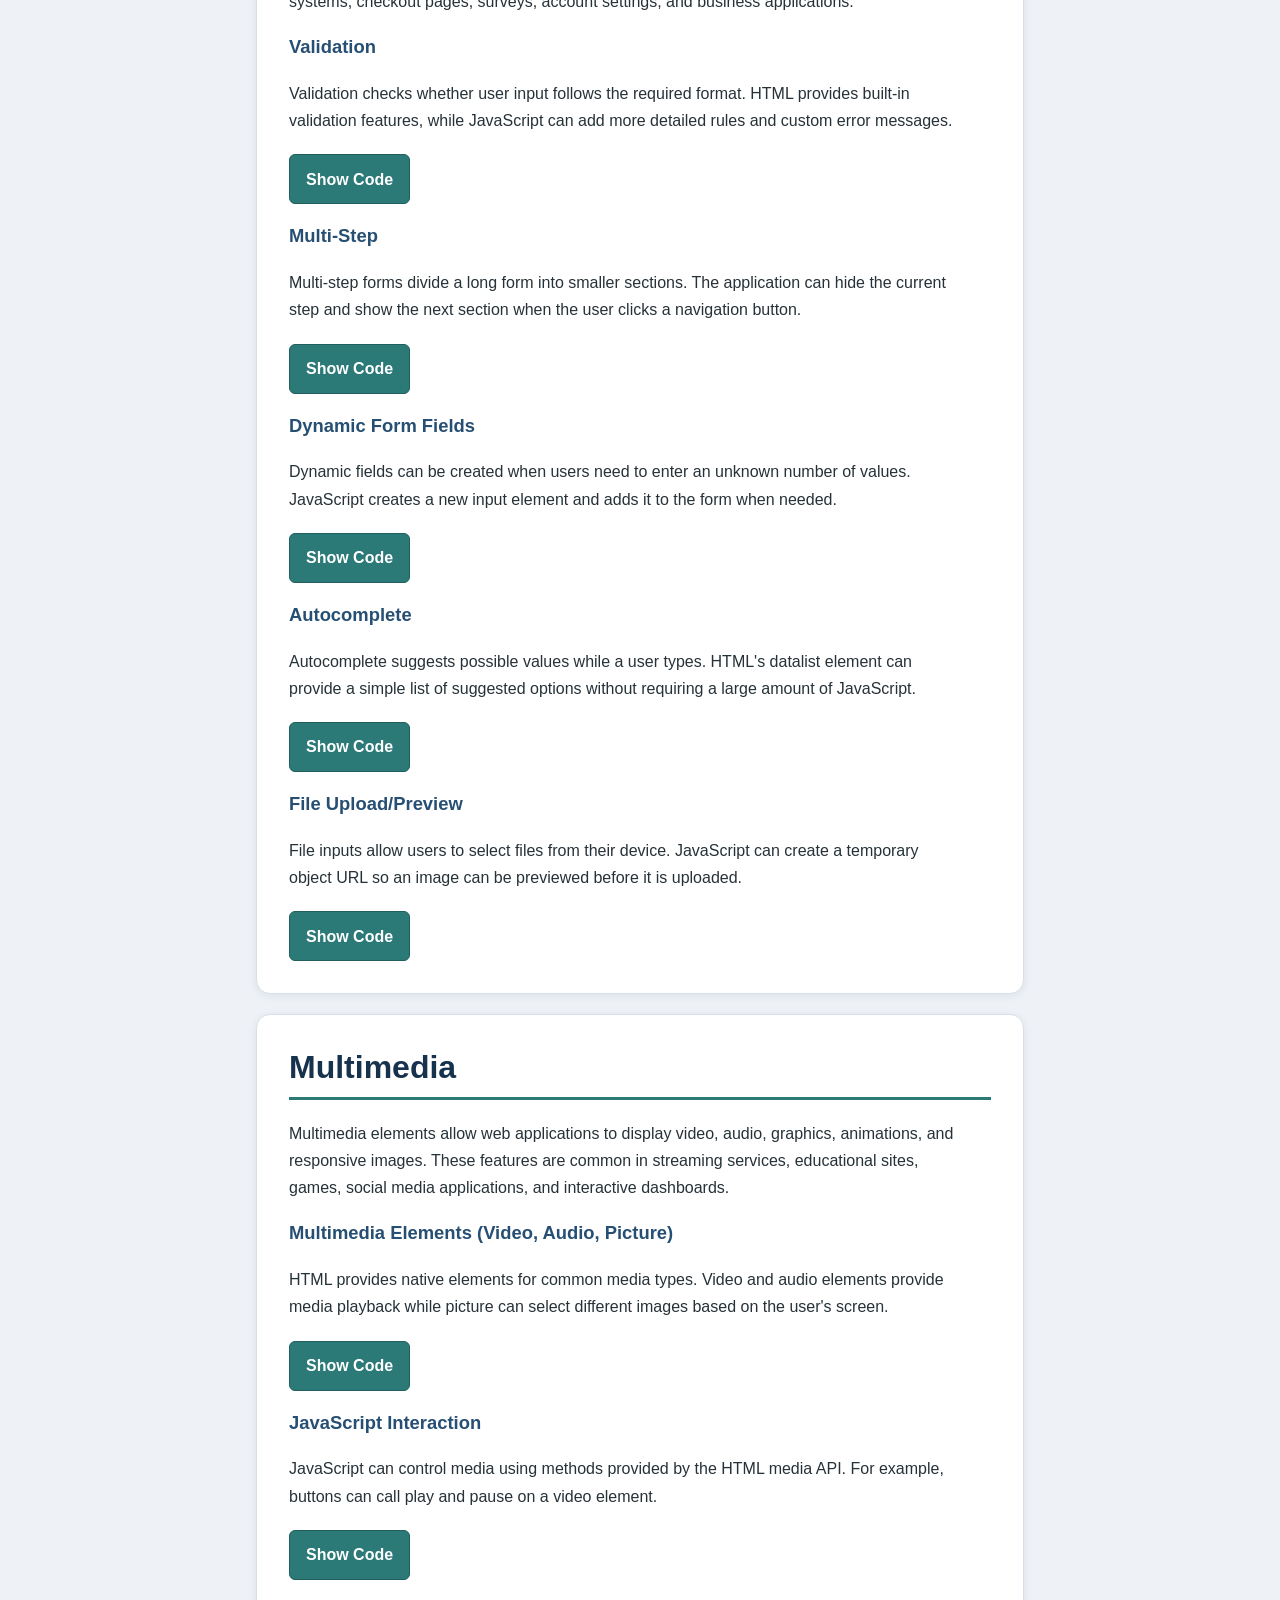
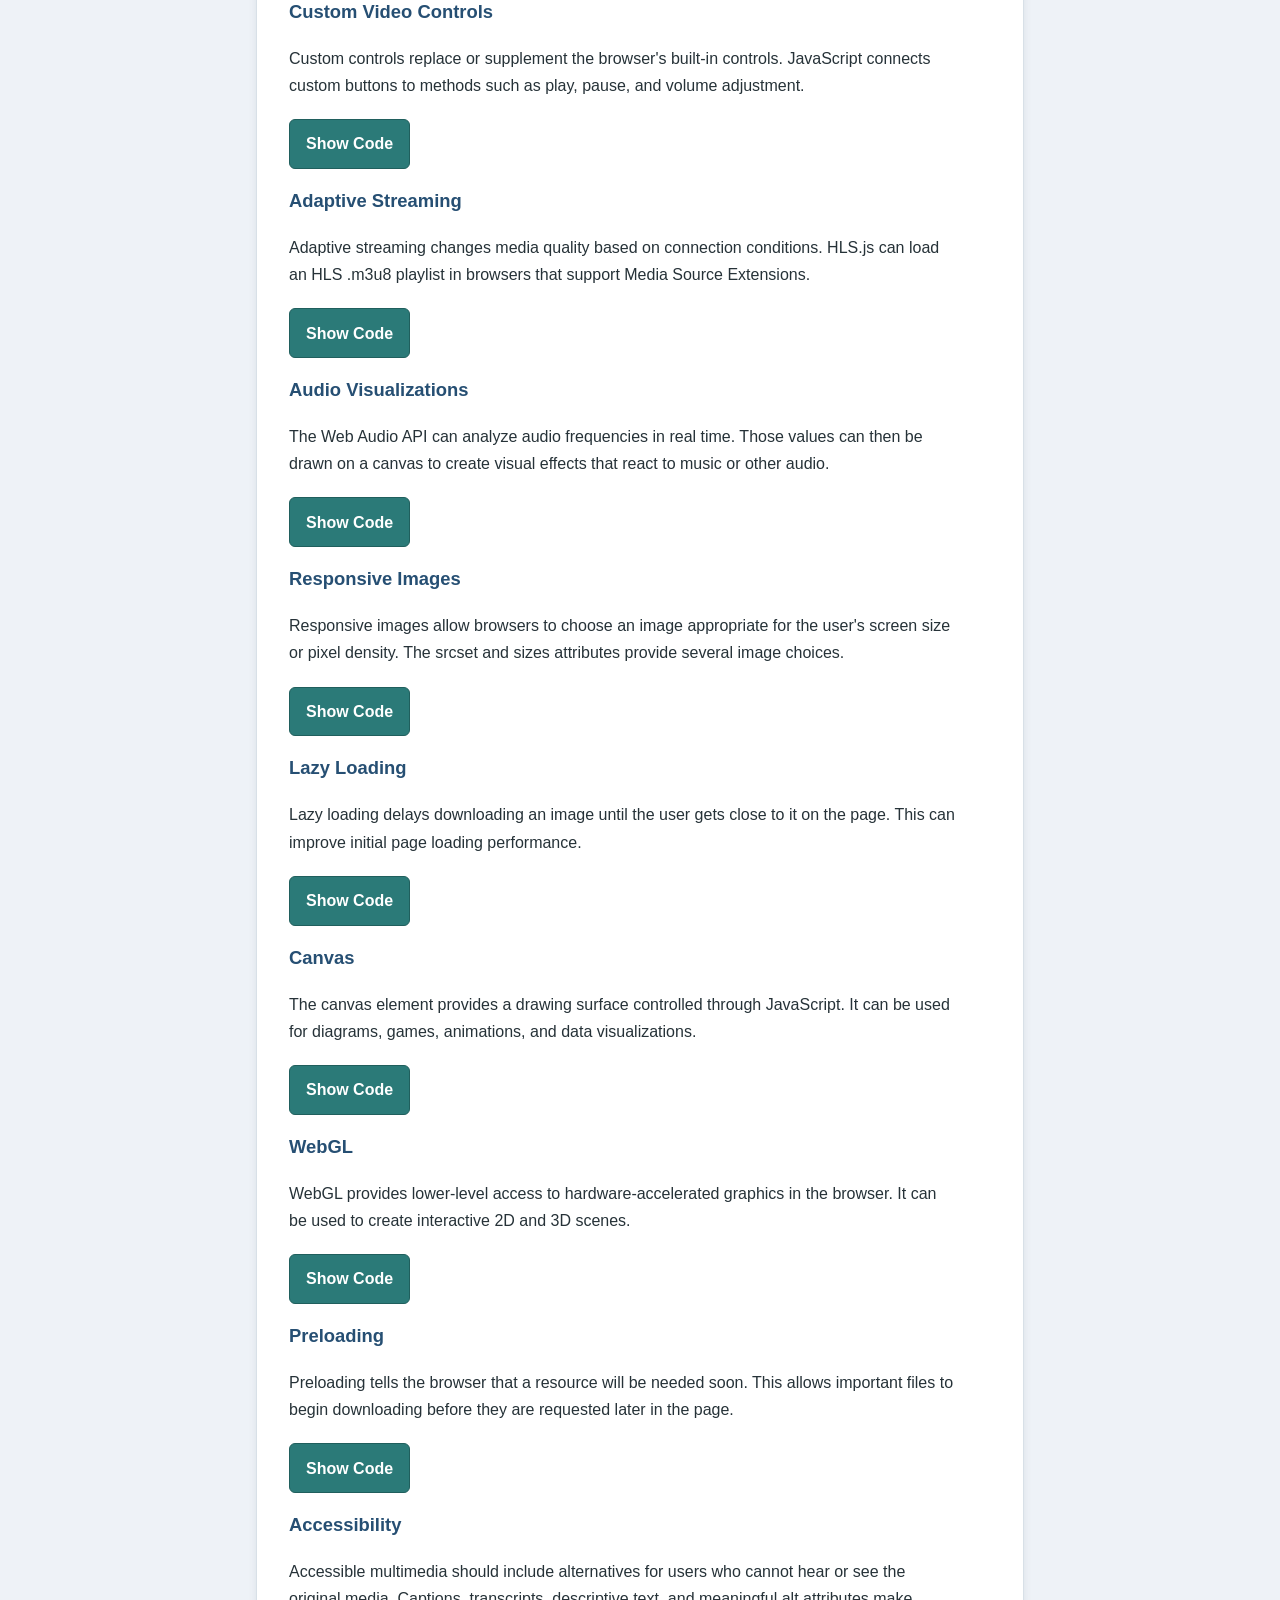
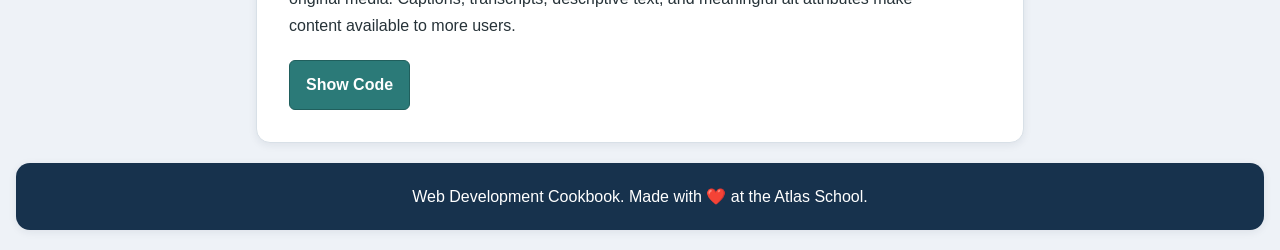
==== commit de46a6f6: "Fix home page Show Code modal functionality" ====
--- a/index.html
+++ b/index.html
@@ -64,24 +64,13 @@
 
                     <h3>Example:</h3>
 
-                    <pre><code>&lt;body&gt;
-
-    &lt;header&gt;
-        &lt;h1&gt;Welcome to My Web House&lt;/h1&gt;
-    &lt;/header&gt;
-
-    &lt;main&gt;
-        &lt;p&gt;This is where the main content goes.&lt;/p&gt;
-    &lt;/main&gt;
-
-    &lt;footer&gt;
-        &lt;p&gt;
-            © &lt;span id="currentYear"&gt;&lt;/span&gt;
-            My Web House
-        &lt;/p&gt;
-    &lt;/footer&gt;
-
-&lt;/body&gt;</code></pre>
+                    <button
+                        class="show-code-button"
+                        data-code="htmlStructure"
+                        type="button"
+                    >
+                        Show Code
+                    </button>
 
                     <p>
                         The example divides the page into a header, main area, and footer.
@@ -105,25 +94,13 @@
 
                     <h3>Example:</h3>
 
-                    <pre><code>body {
-    font-family: Arial, sans-serif;
-}
-
-header {
-    background-color: #007bff;
-    color: white;
-    padding: 20px;
-}
-
-main {
-    padding: 20px;
-}
-
-footer {
-    background-color: #f8f9fa;
-    padding: 10px;
-    text-align: center;
-}</code></pre>
+                    <button
+                        class="show-code-button"
+                        data-code="cssStyling"
+                        type="button"
+                    >
+                        Show Code
+                    </button>
 
                     <p>
                         Each CSS rule selects part of the HTML and applies presentation
@@ -147,17 +124,13 @@
 
                     <h3>Example:</h3>
 
-                    <pre><code>function toggleTheme() {
-    document.body.classList.toggle('dark-mode');
-}
-
-const themeButton =
-    document.getElementById('themeButton');
-
-themeButton.addEventListener(
-    'click',
-    toggleTheme
-);</code></pre>
+                    <button
+                        class="show-code-button"
+                        data-code="javascriptToggle"
+                        type="button"
+                    >
+                        Show Code
+                    </button>
 
                     <p>
                         The function toggles a CSS class on the body element. An event
@@ -189,15 +162,13 @@
                         on phones and tablets without removing data.
                     </p>
 
-                    <pre><code>.table-container {
-    width: 100%;
-    overflow-x: auto;
-}
-
-table {
-    width: 100%;
-    border-collapse: collapse;
-}</code></pre>
+                    <button
+                        class="show-code-button"
+                        data-code="responsiveTable"
+                        type="button"
+                    >
+                        Show Code
+                    </button>
 
                     <h3>Sorting</h3>
 
@@ -207,24 +178,13 @@
                         the row array alphabetically or numerically.
                     </p>
 
-                    <pre><code>tableHeaders.forEach((header, columnIndex) =&gt; {
-
-    header.addEventListener('click', () =&gt; {
-
-        rows.sort((rowA, rowB) =&gt; {
-
-            const valueA =
-                rowA.children[columnIndex].textContent;
-
-            const valueB =
-                rowB.children[columnIndex].textContent;
-
-            return valueA.localeCompare(valueB);
-        });
-
-    });
-
-});</code></pre>
+                    <button
+                        class="show-code-button"
+                        data-code="tableSorting"
+                        type="button"
+                    >
+                        Show Code
+                    </button>
 
                     <h3>Filtering</h3>
 
@@ -234,24 +194,13 @@
                         makes the search case-insensitive.
                     </p>
 
-                    <pre><code>filterInput.addEventListener('input', () =&gt; {
-
-    const filterText =
-        filterInput.value.toLowerCase();
-
-    rows.forEach((row) =&gt; {
-
-        const rowText =
-            row.textContent.toLowerCase();
-
-        row.style.display =
-            rowText.includes(filterText)
-                ? ''
-                : 'none';
-
-    });
-
-});</code></pre>
+                    <button
+                        class="show-code-button"
+                        data-code="tableFiltering"
+                        type="button"
+                    >
+                        Show Code
+                    </button>
 
                     <h3>Pagination</h3>
 
@@ -261,28 +210,13 @@
                         excessively long and makes the data easier to scan.
                     </p>
 
-                    <pre><code>const rowsPerPage = 5;
-let currentPage = 1;
-
-function displayPage() {
-
-    const startIndex =
-        (currentPage - 1) * rowsPerPage;
-
-    const endIndex =
-        startIndex + rowsPerPage;
-
-    rows.forEach((row) =&gt; {
-        row.style.display = 'none';
-    });
-
-    rows
-        .slice(startIndex, endIndex)
-        .forEach((row) =&gt; {
-            row.style.display = '';
-        });
-
-}</code></pre>
+                    <button
+                        class="show-code-button"
+                        data-code="tablePagination"
+                        type="button"
+                    >
+                        Show Code
+                    </button>
 
                     <h3>Editing</h3>
 
@@ -292,9 +226,13 @@
                         make an individual cell editable from the browser.
                     </p>
 
-                    <pre><code>&lt;td contenteditable="true"&gt;
-    Alice
-&lt;/td&gt;</code></pre>
+                    <button
+                        class="show-code-button"
+                        data-code="tableEditing"
+                        type="button"
+                    >
+                        Show Code
+                    </button>
 
                     <h3>Accessibility</h3>
 
@@ -304,20 +242,13 @@
                         explain how header cells relate to the data.
                     </p>
 
-                    <pre><code>&lt;table&gt;
-
-    &lt;caption&gt;
-        Employee Information
-    &lt;/caption&gt;
-
-    &lt;thead&gt;
-        &lt;tr&gt;
-            &lt;th scope="col"&gt;Name&lt;/th&gt;
-            &lt;th scope="col"&gt;Age&lt;/th&gt;
-        &lt;/tr&gt;
-    &lt;/thead&gt;
-
-&lt;/table&gt;</code></pre>
+                    <button
+                        class="show-code-button"
+                        data-code="tableAccessibility"
+                        type="button"
+                    >
+                        Show Code
+                    </button>
 
                 </div>
             </section>
@@ -343,15 +274,13 @@
                         add more detailed rules and custom error messages.
                     </p>
 
-                    <pre><code>const emailPattern =
-    /^[^\s@]+@[^\s@]+\.[^\s@]+$/;
-
-if (!emailPattern.test(emailInput.value)) {
-
-    emailError.textContent =
-        'Enter a valid email address.';
-
-}</code></pre>
+                    <button
+                        class="show-code-button"
+                        data-code="formValidation"
+                        type="button"
+                    >
+                        Show Code
+                    </button>
 
                     <h3>Multi-Step</h3>
 
@@ -361,20 +290,13 @@
                         when the user clicks a navigation button.
                     </p>
 
-                    <pre><code>let currentStep = 0;
-
-function showStep(step) {
-
-    const steps =
-        document.querySelectorAll('.form-step');
-
-    steps.forEach((item) =&gt; {
-        item.hidden = true;
-    });
-
-    steps[step].hidden = false;
-
-}</code></pre>
+                    <button
+                        class="show-code-button"
+                        data-code="multiStepForm"
+                        type="button"
+                    >
+                        Show Code
+                    </button>
 
                     <h3>Dynamic Form Fields</h3>
 
@@ -384,13 +306,13 @@
                         it to the form when needed.
                     </p>
 
-                    <pre><code>const newInput =
-    document.createElement('input');
-
-newInput.type = 'text';
-newInput.name = 'additionalItem';
-
-form.appendChild(newInput);</code></pre>
+                    <button
+                        class="show-code-button"
+                        data-code="dynamicFields"
+                        type="button"
+                    >
+                        Show Code
+                    </button>
 
                     <h3>Autocomplete</h3>
 
@@ -400,17 +322,13 @@
                         options without requiring a large amount of JavaScript.
                     </p>
 
-                    <pre><code>&lt;input
-    type="text"
-    list="cities"
-    name="city"
-&gt;
-
-&lt;datalist id="cities"&gt;
-    &lt;option value="New York"&gt;
-    &lt;option value="London"&gt;
-    &lt;option value="Paris"&gt;
-&lt;/datalist&gt;</code></pre>
+                    <button
+                        class="show-code-button"
+                        data-code="autocomplete"
+                        type="button"
+                    >
+                        Show Code
+                    </button>
 
                     <h3>File Upload/Preview</h3>
 
@@ -420,18 +338,13 @@
                         previewed before it is uploaded.
                     </p>
 
-                    <pre><code>fileInput.addEventListener('change', () =&gt; {
-
-    const file = fileInput.files[0];
-
-    if (file) {
-
-        preview.src =
-            URL.createObjectURL(file);
-
-    }
-
-});</code></pre>
+                    <button
+                        class="show-code-button"
+                        data-code="filePreview"
+                        type="button"
+                    >
+                        Show Code
+                    </button>
 
                 </div>
             </section>
@@ -457,31 +370,13 @@
                         different images based on the user's screen.
                     </p>
 
-                    <pre><code>&lt;video controls&gt;
-    &lt;source
-        src="video.mp4"
-        type="video/mp4"
-    &gt;
-&lt;/video&gt;
-
-&lt;audio controls&gt;
-    &lt;source
-        src="audio.mp3"
-        type="audio/mpeg"
-    &gt;
-&lt;/audio&gt;
-
-&lt;picture&gt;
-    &lt;source
-        media="(min-width: 800px)"
-        srcset="large.jpg"
-    &gt;
-
-    &lt;img
-        src="small.jpg"
-        alt="Example"
-    &gt;
-&lt;/picture&gt;</code></pre>
+                    <button
+                        class="show-code-button"
+                        data-code="multimediaElements"
+                        type="button"
+                    >
+                        Show Code
+                    </button>
 
                     <h3>JavaScript Interaction</h3>
 
@@ -491,16 +386,13 @@
                         video element.
                     </p>
 
-                    <pre><code>const video =
-    document.getElementById('video');
-
-playButton.addEventListener('click', () =&gt; {
-    video.play();
-});
-
-pauseButton.addEventListener('click', () =&gt; {
-    video.pause();
-});</code></pre>
+                    <button
+                        class="show-code-button"
+                        data-code="mediaInteraction"
+                        type="button"
+                    >
+                        Show Code
+                    </button>
 
                     <h3>Custom Video Controls</h3>
 
@@ -510,18 +402,13 @@
                         play, pause, and volume adjustment.
                     </p>
 
-                    <pre><code>playPauseButton.addEventListener(
-    'click',
-    () =&gt; {
-
-        if (video.paused) {
-            video.play();
-        } else {
-            video.pause();
-        }
-
-    }
-);</code></pre>
+                    <button
+                        class="show-code-button"
+                        data-code="customVideoControls"
+                        type="button"
+                    >
+                        Show Code
+                    </button>
 
                     <h3>Adaptive Streaming</h3>
 
@@ -531,25 +418,13 @@
                         that support Media Source Extensions.
                     </p>
 
-                    <pre><code>if (Hls.isSupported()) {
-
-    const hls = new Hls();
-
-    hls.loadSource(
-        'stream.m3u8'
-    );
-
-    hls.attachMedia(video);
-
-} else if (
-    video.canPlayType(
-        'application/vnd.apple.mpegurl'
-    )
-) {
-
-    video.src = 'stream.m3u8';
-
-}</code></pre>
+                    <button
+                        class="show-code-button"
+                        data-code="adaptiveStreaming"
+                        type="button"
+                    >
+                        Show Code
+                    </button>
 
                     <h3>Audio Visualizations</h3>
 
@@ -559,18 +434,13 @@
                         effects that react to music or other audio.
                     </p>
 
-                    <pre><code>const audioContext =
-    new AudioContext();
-
-const analyser =
-    audioContext.createAnalyser();
-
-const data =
-    new Uint8Array(
-        analyser.frequencyBinCount
-    );
-
-analyser.getByteFrequencyData(data);</code></pre>
+                    <button
+                        class="show-code-button"
+                        data-code="audioVisualization"
+                        type="button"
+                    >
+                        Show Code
+                    </button>
 
                     <h3>Responsive Images</h3>
 
@@ -580,19 +450,13 @@
                         attributes provide several image choices.
                     </p>
 
-                    <pre><code>&lt;img
-    src="small.jpg"
-    srcset="
-        small.jpg 480w,
-        medium.jpg 800w,
-        large.jpg 1200w
-    "
-    sizes="
-        (max-width: 600px) 480px,
-        800px
-    "
-    alt="Responsive example"
-&gt;</code></pre>
+                    <button
+                        class="show-code-button"
+                        data-code="responsiveImages"
+                        type="button"
+                    >
+                        Show Code
+                    </button>
 
                     <h3>Lazy Loading</h3>
 
@@ -602,11 +466,13 @@
                         performance.
                     </p>
 
-                    <pre><code>&lt;img
-    src="photo.jpg"
-    loading="lazy"
-    alt="Example photograph"
-&gt;</code></pre>
+                    <button
+                        class="show-code-button"
+                        data-code="lazyLoading"
+                        type="button"
+                    >
+                        Show Code
+                    </button>
 
                     <h3>Canvas</h3>
 
@@ -616,18 +482,13 @@
                         data visualizations.
                     </p>
 
-                    <pre><code>const canvas =
-    document.getElementById('canvas');
-
-const context =
-    canvas.getContext('2d');
-
-context.fillRect(
-    20,
-    20,
-    150,
-    100
-);</code></pre>
+                    <button
+                        class="show-code-button"
+                        data-code="canvasExample"
+                        type="button"
+                    >
+                        Show Code
+                    </button>
 
                     <h3>WebGL</h3>
 
@@ -637,17 +498,13 @@
                         2D and 3D scenes.
                     </p>
 
-                    <pre><code>const canvas =
-    document.getElementById('canvas');
-
-const gl =
-    canvas.getContext('webgl');
-
-if (!gl) {
-    console.log(
-        'WebGL is not supported.'
-    );
-}</code></pre>
+                    <button
+                        class="show-code-button"
+                        data-code="webGLExample"
+                        type="button"
+                    >
+                        Show Code
+                    </button>
 
                     <h3>Preloading</h3>
 
@@ -657,12 +514,13 @@
                         requested later in the page.
                     </p>
 
-                    <pre><code>&lt;link
-    rel="preload"
-    href="video.mp4"
-    as="video"
-    type="video/mp4"
-&gt;</code></pre>
+                    <button
+                        class="show-code-button"
+                        data-code="preloading"
+                        type="button"
+                    >
+                        Show Code
+                    </button>
 
                     <h3>Accessibility</h3>
 
@@ -673,22 +531,13 @@
                         available to more users.
                     </p>
 
-                    <pre><code>&lt;video controls&gt;
-
-    &lt;source
-        src="video.mp4"
-        type="video/mp4"
-    &gt;
-
-    &lt;track
-        kind="captions"
-        src="captions.vtt"
-        srclang="en"
-        label="English"
-        default
-    &gt;
-
-&lt;/video&gt;</code></pre>
+                    <button
+                        class="show-code-button"
+                        data-code="mediaAccessibility"
+                        type="button"
+                    >
+                        Show Code
+                    </button>
 
                 </div>
             </section>
@@ -704,6 +553,7 @@
                     <a
                         href="https://developer.mozilla.org/en-US/docs/Web/HTML/Element/table"
                         target="_blank"
+                        rel="noopener noreferrer"
                     >
                         HTML Table API Docs
                     </a>
@@ -713,6 +563,7 @@
                     <a
                         href="https://developer.mozilla.org/en-US/docs/Web/HTML/Element/form"
                         target="_blank"
+                        rel="noopener noreferrer"
                     >
                         HTML Form API Docs
                     </a>
@@ -722,6 +573,7 @@
                     <a
                         href="https://developer.mozilla.org/en-US/docs/Learn/HTML/Multimedia_and_embedding"
                         target="_blank"
+                        rel="noopener noreferrer"
                     >
                         HTML Multimedia Guide
                     </a>
@@ -738,6 +590,67 @@
 
     </div>
 
+    <!-- CODE MODAL -->
+    <div
+        id="codeModal"
+        class="modal"
+        aria-hidden="true"
+    >
+
+        <div
+            class="modal-content"
+            role="dialog"
+            aria-modal="true"
+            aria-labelledby="modalTitle"
+        >
+
+            <div class="modal-header">
+
+                <h2 id="modalTitle">
+                    Code Example
+                </h2>
+
+                <button
+                    id="closeModal"
+                    class="close-modal-button"
+                    type="button"
+                    aria-label="Close code example"
+                >
+                    &times;
+                </button>
+
+            </div>
+
+            <div class="modal-code-container">
+
+                <pre><code id="modalCode"></code></pre>
+
+            </div>
+
+            <div class="modal-actions">
+
+                <span
+                    id="copyFeedback"
+                    class="copy-feedback"
+                    aria-live="polite"
+                ></span>
+
+                <button
+                    id="copyCode"
+                    class="copy-code-button"
+                    type="button"
+                >
+                    Copy Code
+                </button>
+
+            </div>
+
+        </div>
+
+    </div>
+
+    <script src="script.js"></script>
+
 </body>
 
 </html>
